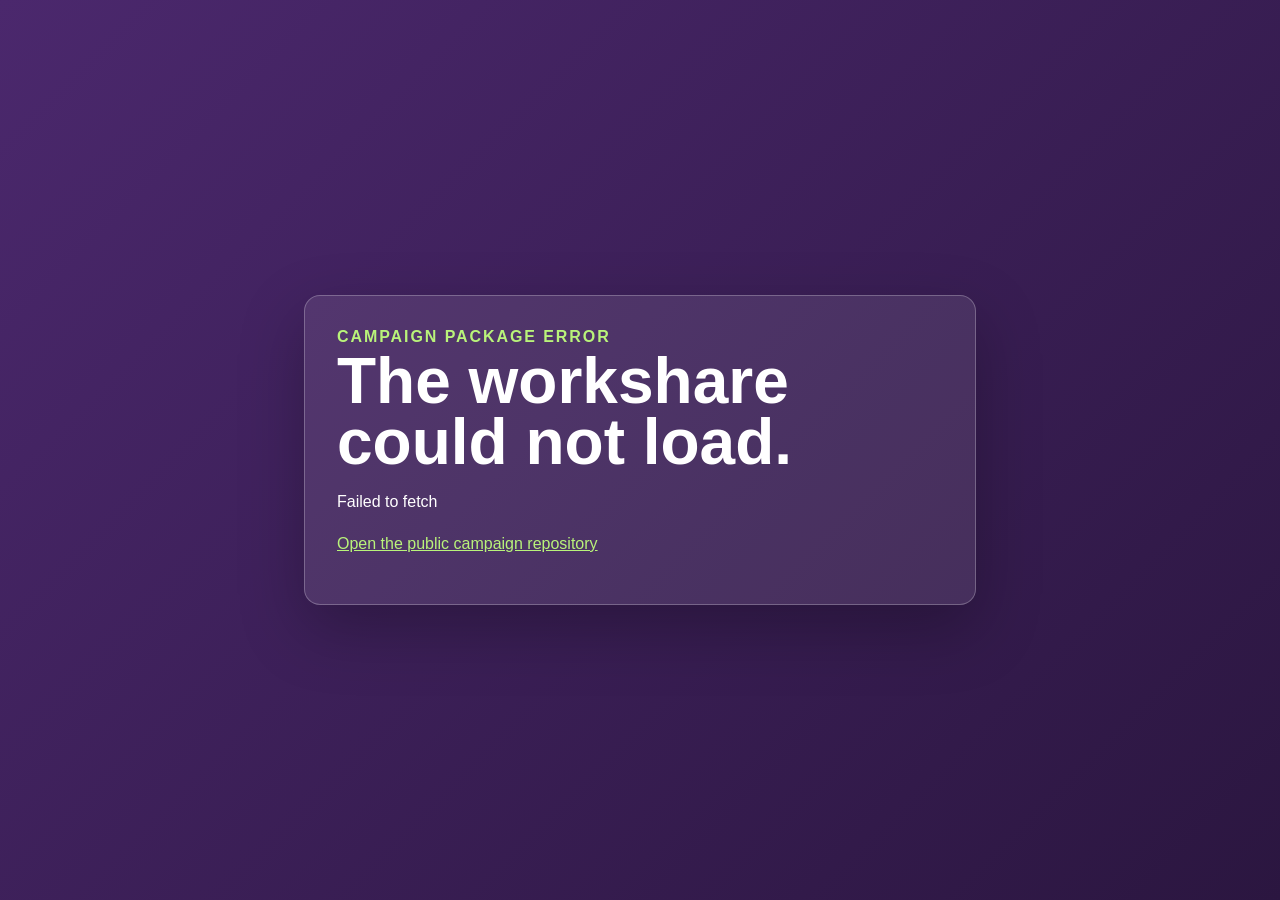
==== index.html @ 33b04dfd "Publish TELUS Digital candidate vision loader" ====
<!doctype html>
<html lang="en">
<head>
  <meta charset="utf-8">
  <meta name="viewport" content="width=device-width,initial-scale=1">
  <meta name="description" content="Russell Dudek's candidate vision for TELUS Digital Managing Director, CX AI Delivery.">
  <title>TELUS Digital CX AI Delivery | Russell Dudek</title>
  <style>
    :root{font-family:Arial,Helvetica,sans-serif;color:#2c2c2c;background:#f7f7f8}*{box-sizing:border-box}
    body{margin:0}.bundle-loading{min-height:100vh;display:grid;place-items:center;padding:2rem;background:linear-gradient(135deg,#4b286d,#2b1640);color:white}.bundle-card{max-width:42rem;padding:2rem;border:1px solid rgba(255,255,255,.25);border-radius:1rem;background:rgba(255,255,255,.09);box-shadow:0 1.5rem 4rem rgba(0,0,0,.25)}.bundle-card h1{margin:.35rem 0 1rem;font-size:clamp(2rem,6vw,4rem);line-height:.95}.bundle-card p{line-height:1.6}.bundle-kicker{color:#b9f37a;font-weight:700;letter-spacing:.12em;text-transform:uppercase}.bundle-error a{color:#b9f37a}
  </style>
</head>
<body>
  <main class="bundle-loading" aria-live="polite">
    <section class="bundle-card">
      <div class="bundle-kicker">TELUS Digital · Candidate campaign</div>
      <h1>Loading the CX AI workshare.</h1>
      <p>Reassembling the validated candidate-facing campaign package.</p>
    </section>
  </main>
<script>
(() => {
  const chunkCount = 6;
  const rawBase = 'https://raw.githubusercontent.com/russelldudek/telus/main/.campaign/';
  const decoder = new TextDecoder();
  let files = {};

  const bytesToBase64 = bytes => {
    let binary = '';
    const step = 0x8000;
    for (let i = 0; i < bytes.length; i += step) binary += String.fromCharCode(...bytes.subarray(i, i + step));
    return btoa(binary);
  };

  async function loadBundle() {
    const parts = await Promise.all(Array.from({length: chunkCount}, (_, i) =>
      fetch(`${rawBase}chunk-${String(i).padStart(2,'0')}`, {cache:'no-store'}).then(r => {
        if (!r.ok) throw new Error(`Campaign package part ${i + 1} was unavailable.`);
        return r.text();
      })
    ));
    const binary = atob(parts.join('').replace(/\s+/g,''));
    const compressed = Uint8Array.from(binary, c => c.charCodeAt(0));
    if (!('DecompressionStream' in window)) throw new Error('This browser cannot open the compressed campaign package. Please use a current browser.');
    const stream = new Blob([compressed]).stream().pipeThrough(new DecompressionStream('gzip'));
    const tar = new Uint8Array(await new Response(stream).arrayBuffer());
    files = parseTar(tar);
    const logo = files['assets/brand/telus-digital-logo.svg'];
    if (logo) files.__logoData = `data:image/svg+xml;base64,${bytesToBase64(new TextEncoder().encode(logo))}`;
  }

  function parseTar(bytes) {
    const result = {};
    for (let offset = 0; offset + 512 <= bytes.length;) {
      const header = bytes.subarray(offset, offset + 512);
      if (header.every(byte => byte === 0)) break;
      let name = decoder.decode(header.subarray(0,100)).replace(/\0.*$/,'').replace(/^\.\//,'');
      const prefix = decoder.decode(header.subarray(345,500)).replace(/\0.*$/,'');
      if (prefix) name = `${prefix}/${name}`;
      const sizeText = decoder.decode(header.subarray(124,136)).replace(/\0.*$/,'').trim();
      const size = parseInt(sizeText || '0', 8);
      const type = String.fromCharCode(header[156] || 48);
      offset += 512;
      if ((type === '0' || type === '\0') && name) result[name] = decoder.decode(bytes.subarray(offset, offset + size));
      offset += Math.ceil(size / 512) * 512;
    }
    return result;
  }

  function routeFromHash() {
    const params = new URLSearchParams(location.hash.replace(/^#/,''));
    const requested = params.get('file') || 'index.html';
    return files[requested] ? requested : 'index.html';
  }

  function rewriteLinks(root) {
    root.querySelectorAll('img[src="assets/brand/telus-digital-logo.svg"]').forEach(img => img.src = files.__logoData || img.src);
    root.querySelectorAll('a[href]').forEach(link => {
      const href = link.getAttribute('href');
      if (!href) return;
      if (/^docs\/.*\.pdf$/i.test(href)) {
        link.setAttribute('href','#');
        link.textContent = 'Print / Save PDF';
        link.addEventListener('click', event => { event.preventDefault(); window.print(); });
      } else if (/^[^:#?]+\.html(?:#.*)?$/i.test(href)) {
        const [page, anchor] = href.split('#');
        link.setAttribute('href', `#file=${encodeURIComponent(page)}${anchor ? `&anchor=${encodeURIComponent(anchor)}` : ''}`);
      }
    });
  }

  function render() {
    const file = routeFromHash();
    const source = files[file];
    const parsed = new DOMParser().parseFromString(source, 'text/html');
    document.title = parsed.title || 'TELUS Digital CX AI Delivery | Russell Dudek';
    document.body.className = parsed.body.className;
    document.body.innerHTML = parsed.body.innerHTML;
    let style = document.getElementById('campaign-styles');
    if (!style) {
      style = document.createElement('style');
      style.id = 'campaign-styles';
      style.textContent = `${files['brand-tokens.css'] || ''}\n${files['styles.css'] || ''}`;
      document.head.appendChild(style);
    }
    rewriteLinks(document);
    try { (0,eval)(files['app.js'] || ''); } catch (error) { console.error(error); }
    const params = new URLSearchParams(location.hash.replace(/^#/,''));
    const anchor = params.get('anchor');
    if (anchor) requestAnimationFrame(() => document.getElementById(anchor)?.scrollIntoView());
    else scrollTo(0,0);
  }

  loadBundle().then(() => {
    render();
    addEventListener('hashchange', render);
  }).catch(error => {
    document.body.innerHTML = `<main class="bundle-loading"><section class="bundle-card bundle-error"><div class="bundle-kicker">Campaign package error</div><h1>The workshare could not load.</h1><p>${error.message}</p><p><a href="https://github.com/russelldudek/telus">Open the public campaign repository</a></p></section></main>`;
  });
})();
</script>
</body>
</html>
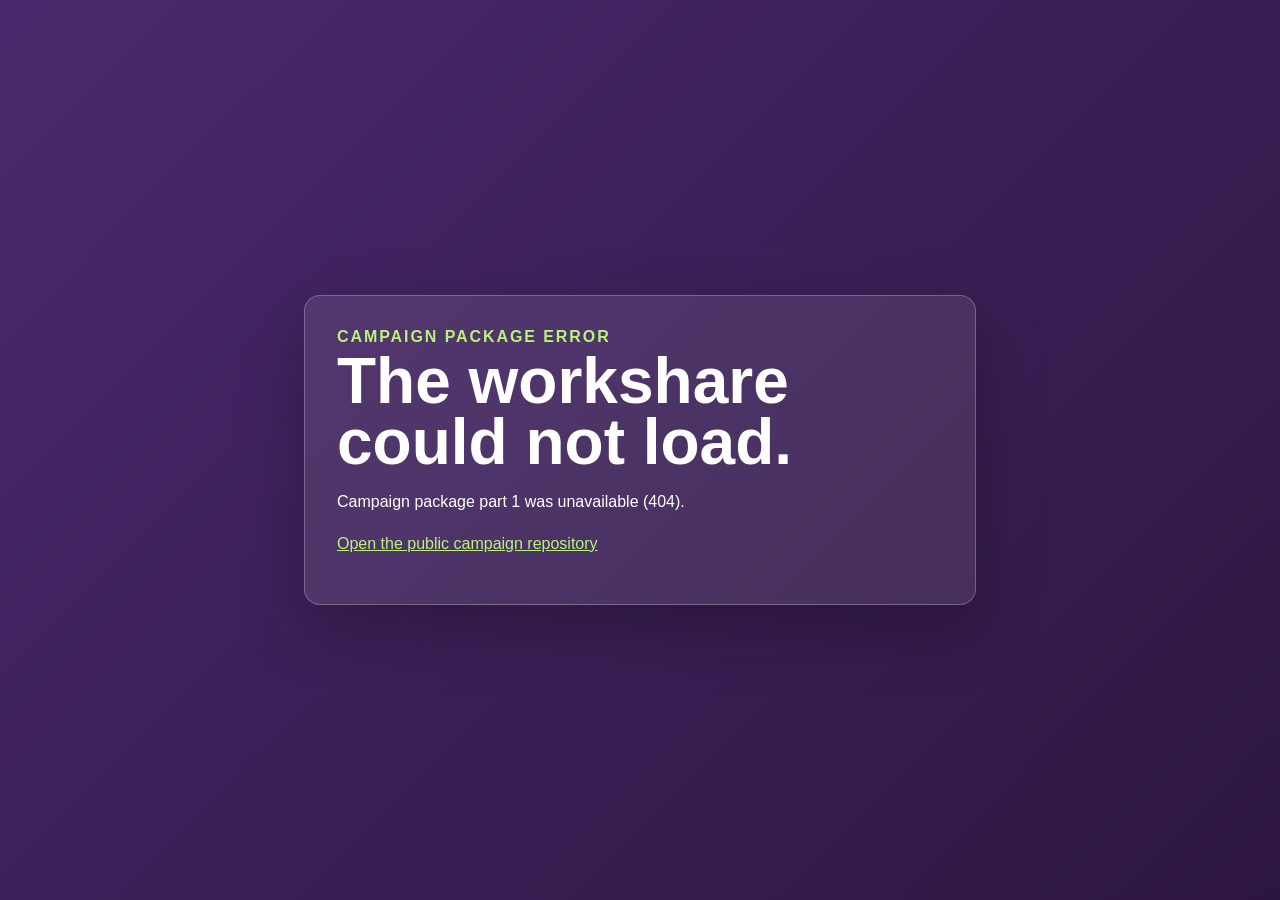
==== commit fff5db14: "Load campaign from deployed same-origin package" ====
--- a/index.html
+++ b/index.html
@@ -21,7 +21,7 @@
 <script>
 (() => {
   const chunkCount = 6;
-  const rawBase = 'https://raw.githubusercontent.com/russelldudek/telus/main/.campaign/';
+  const packageBase = new URL('campaign/', document.baseURI);
   const decoder = new TextDecoder();
   let files = {};
 
@@ -33,12 +33,13 @@
   };
 
   async function loadBundle() {
-    const parts = await Promise.all(Array.from({length: chunkCount}, (_, i) =>
-      fetch(`${rawBase}chunk-${String(i).padStart(2,'0')}`, {cache:'no-store'}).then(r => {
-        if (!r.ok) throw new Error(`Campaign package part ${i + 1} was unavailable.`);
+    const parts = await Promise.all(Array.from({length: chunkCount}, (_, i) => {
+      const partUrl = new URL(`chunk-${String(i).padStart(2,'0')}`, packageBase);
+      return fetch(partUrl, {cache:'no-store', credentials:'same-origin'}).then(r => {
+        if (!r.ok) throw new Error(`Campaign package part ${i + 1} was unavailable (${r.status}).`);
         return r.text();
-      })
-    ));
+      });
+    }));
     const binary = atob(parts.join('').replace(/\s+/g,''));
     const compressed = Uint8Array.from(binary, c => c.charCodeAt(0));
     if (!('DecompressionStream' in window)) throw new Error('This browser cannot open the compressed campaign package. Please use a current browser.');
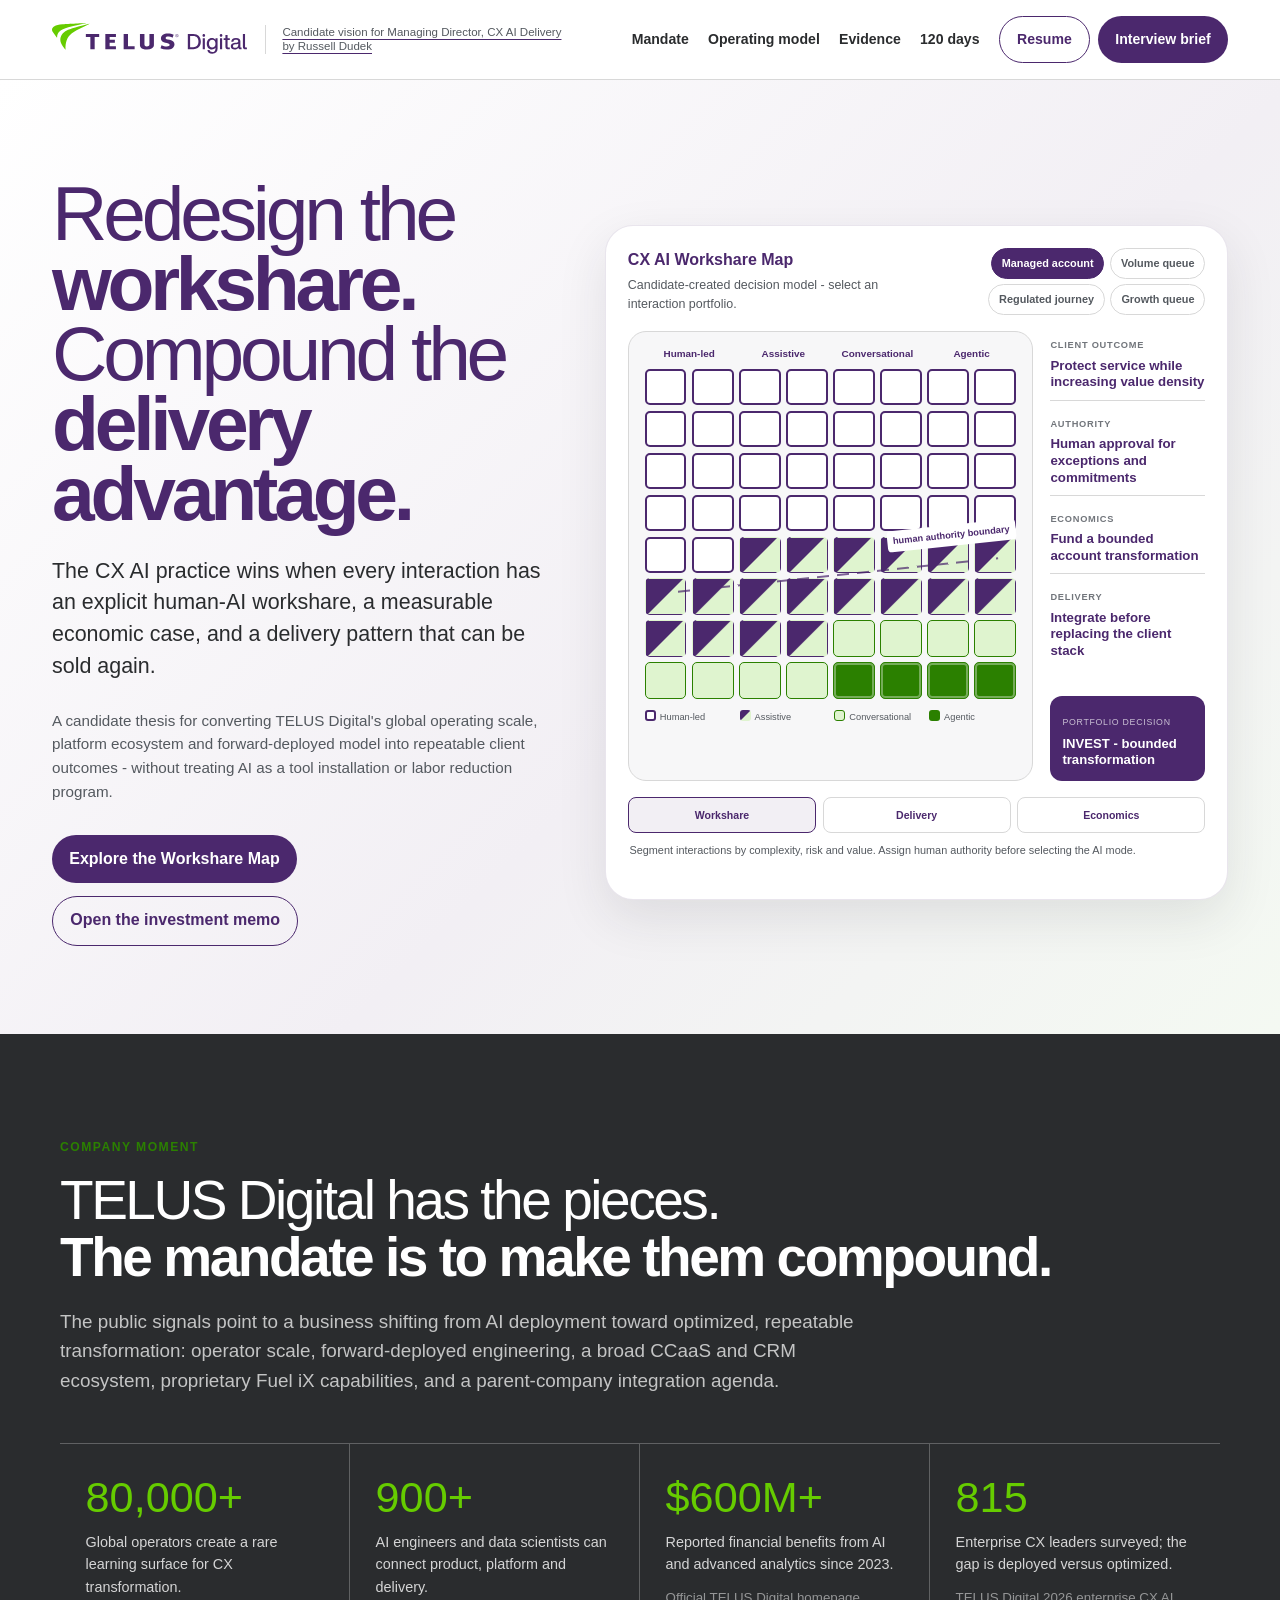
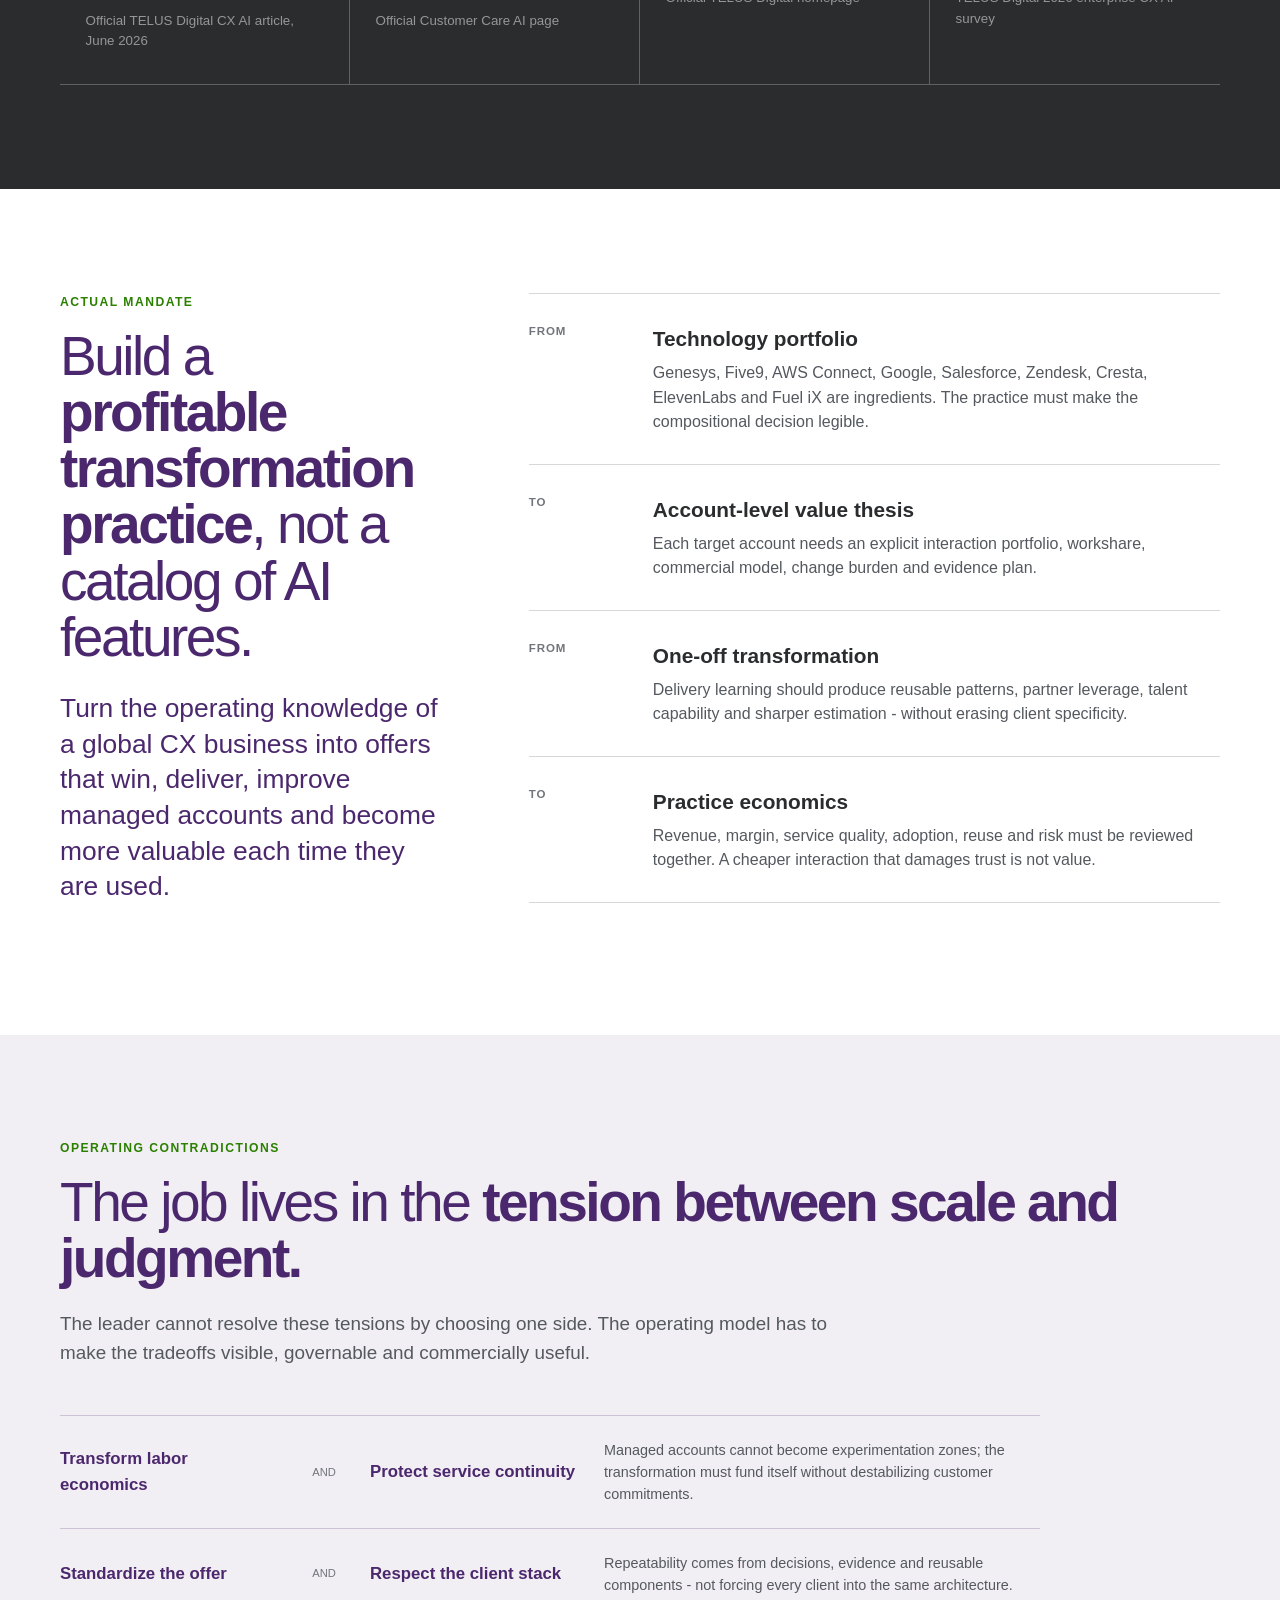
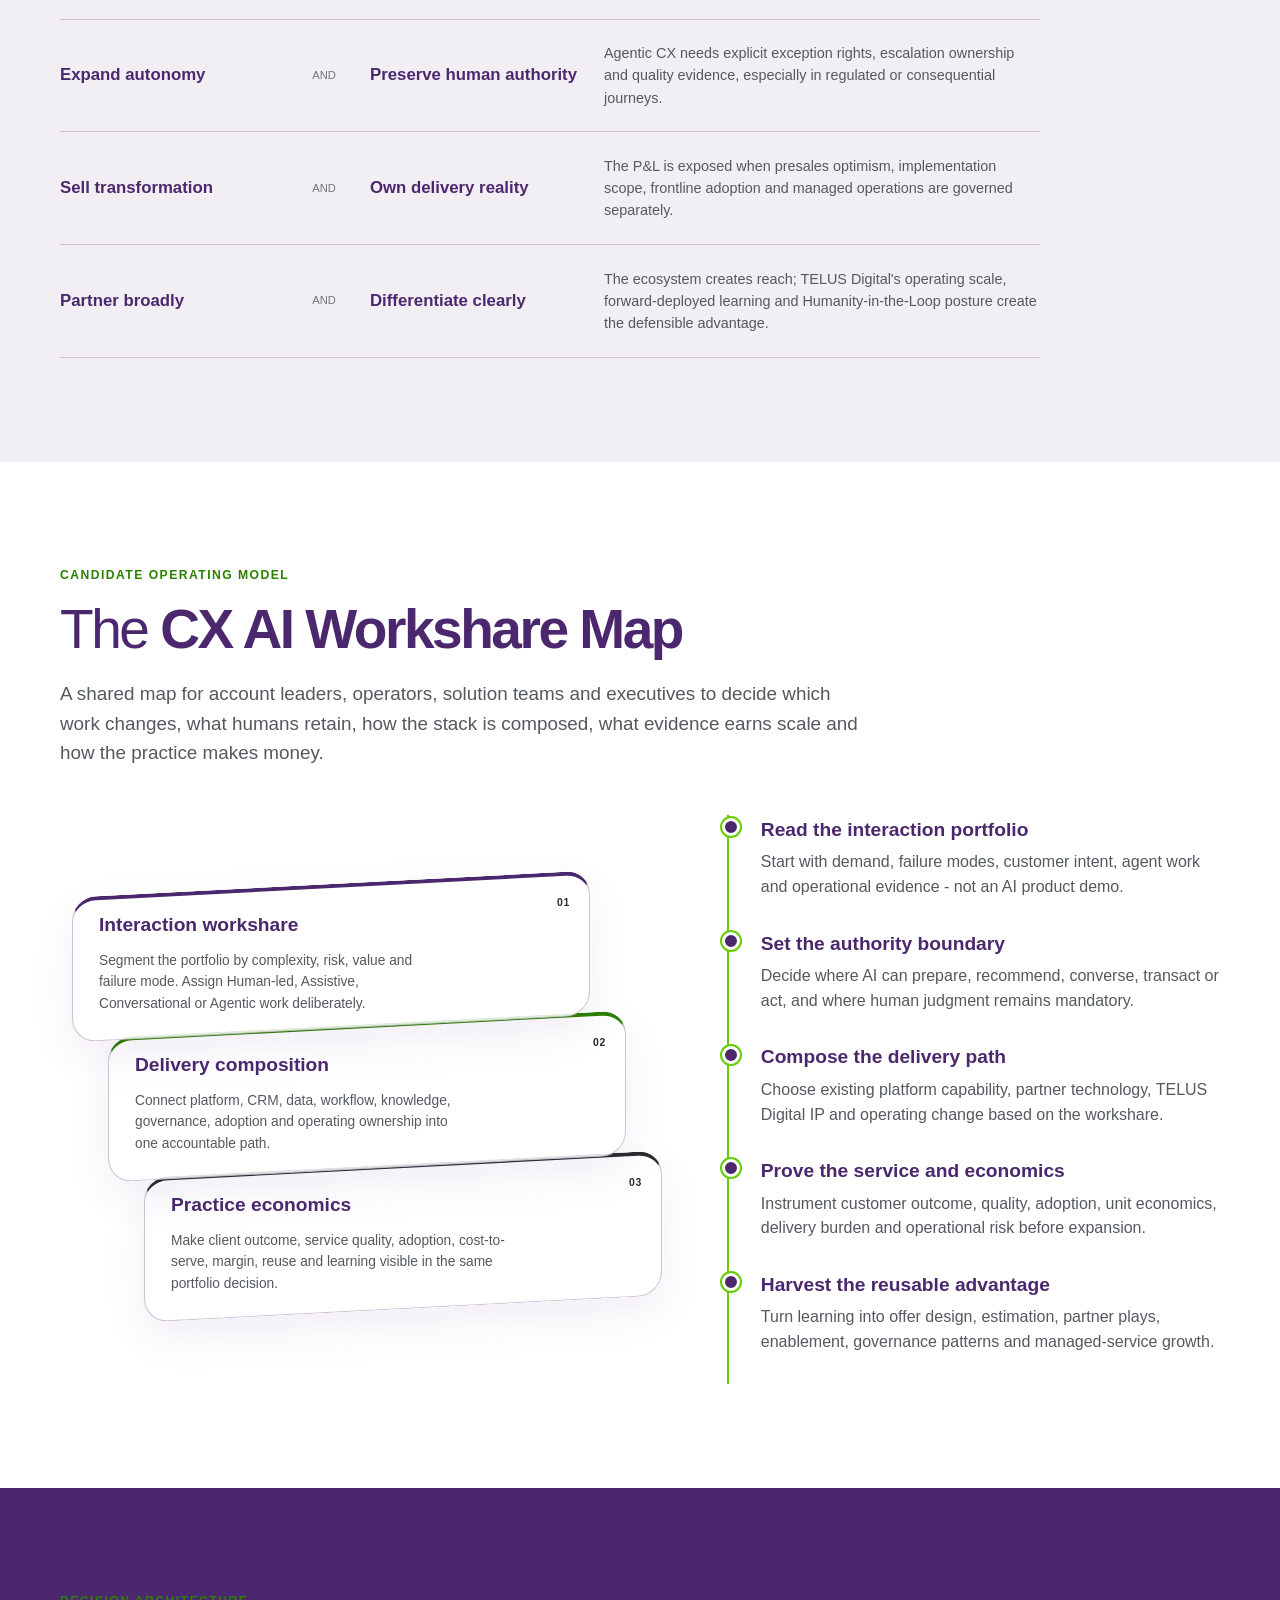
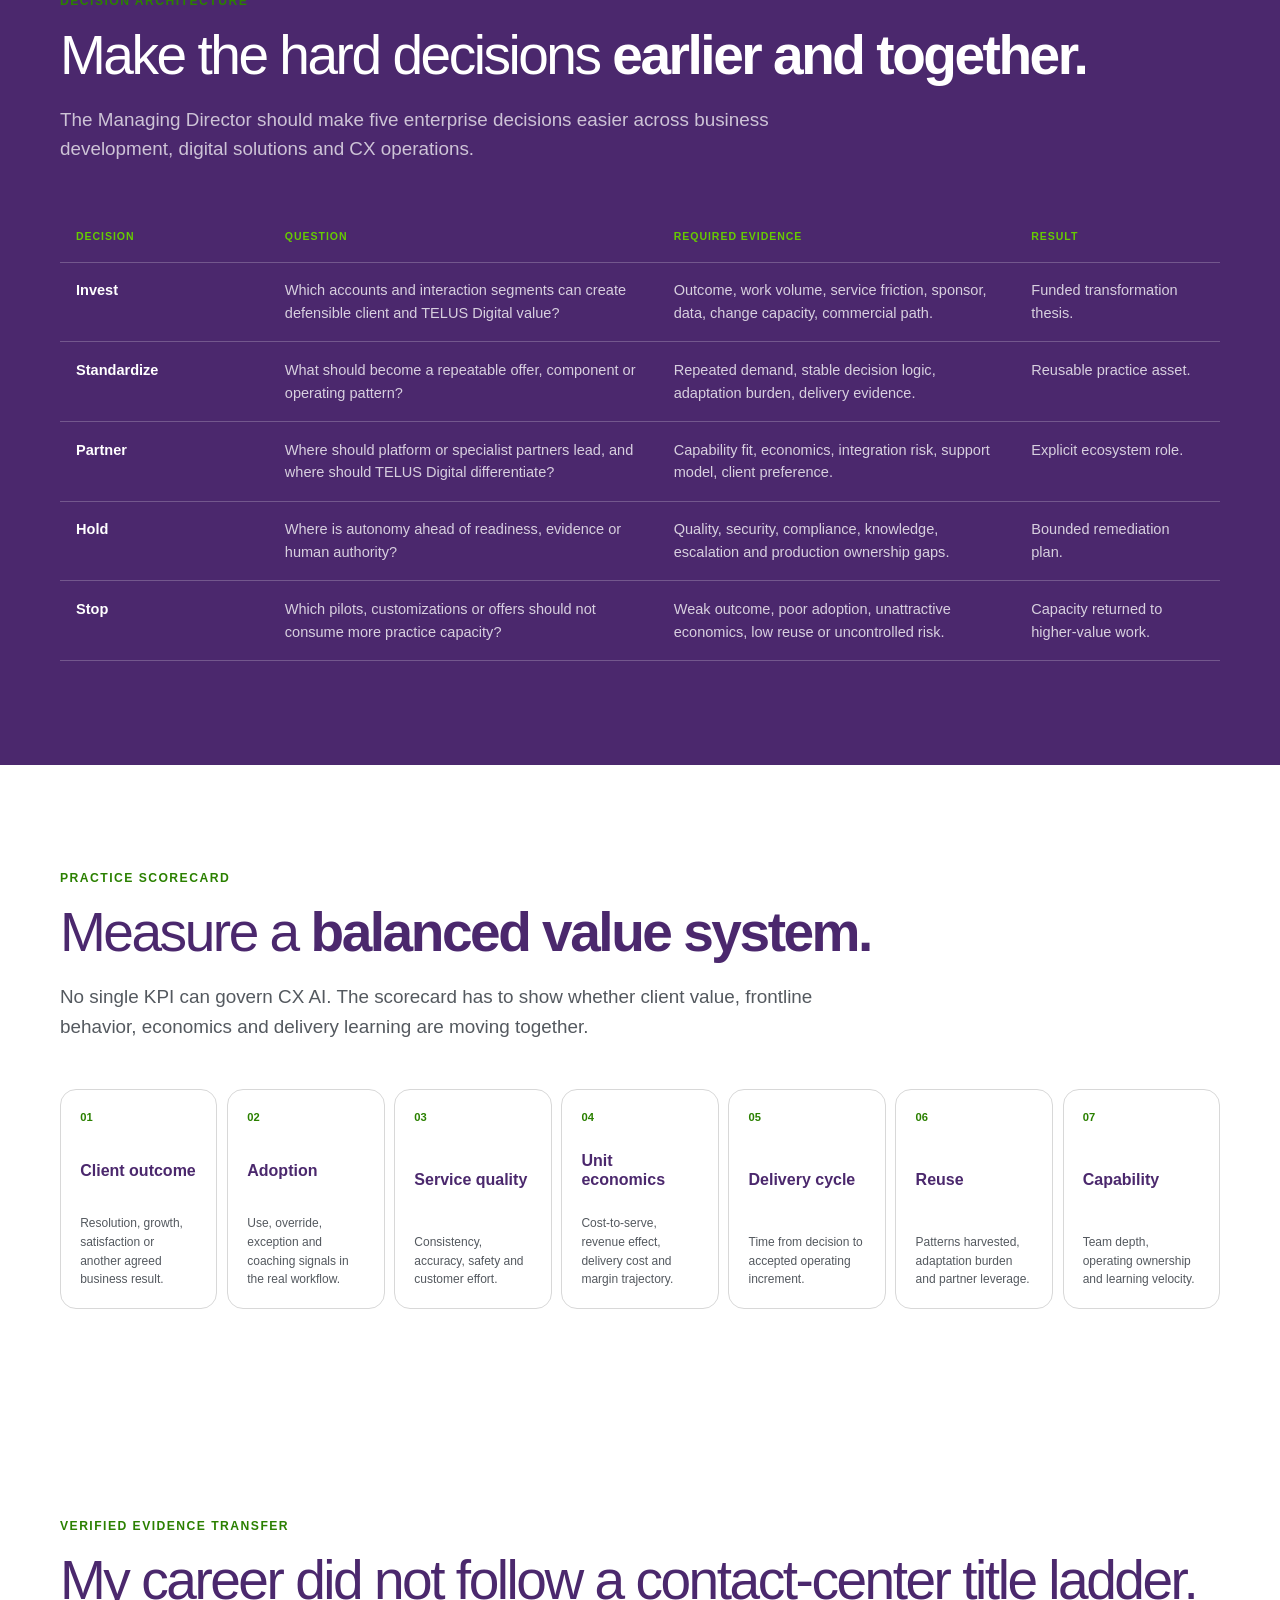
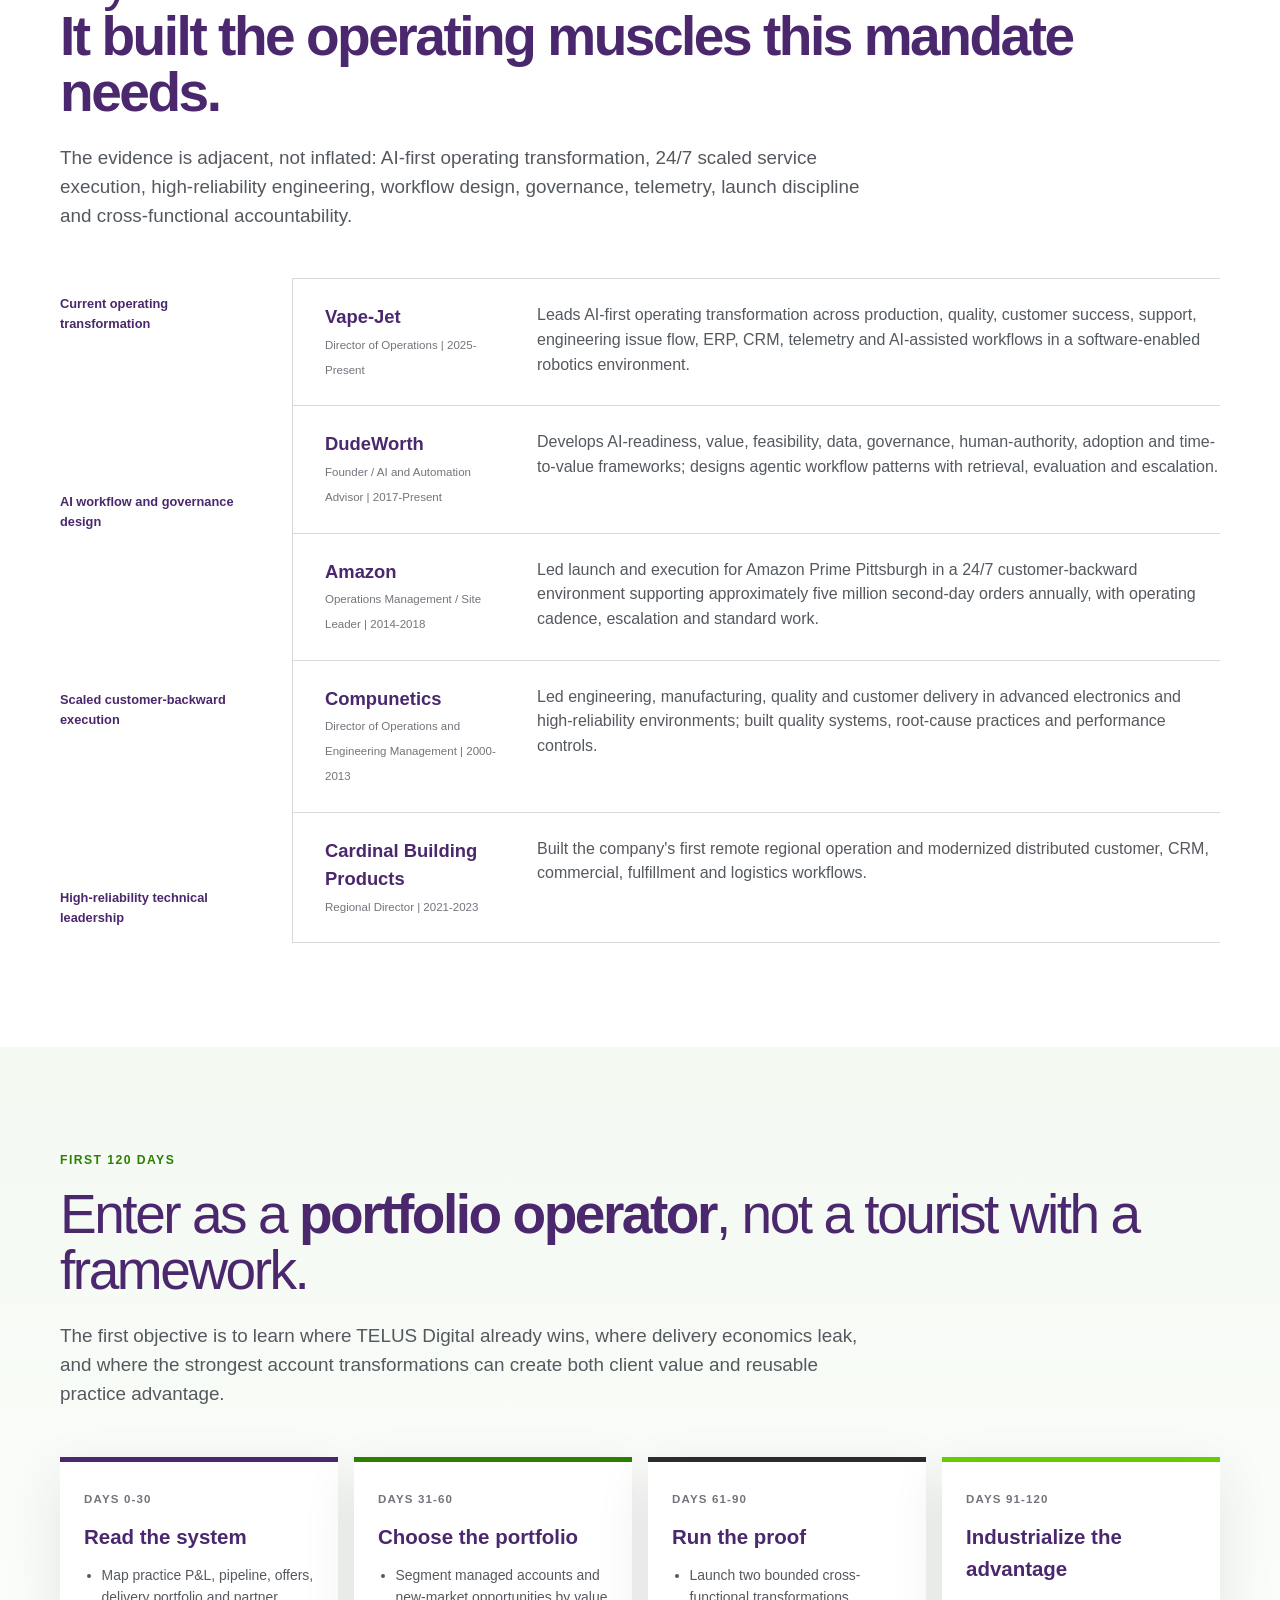
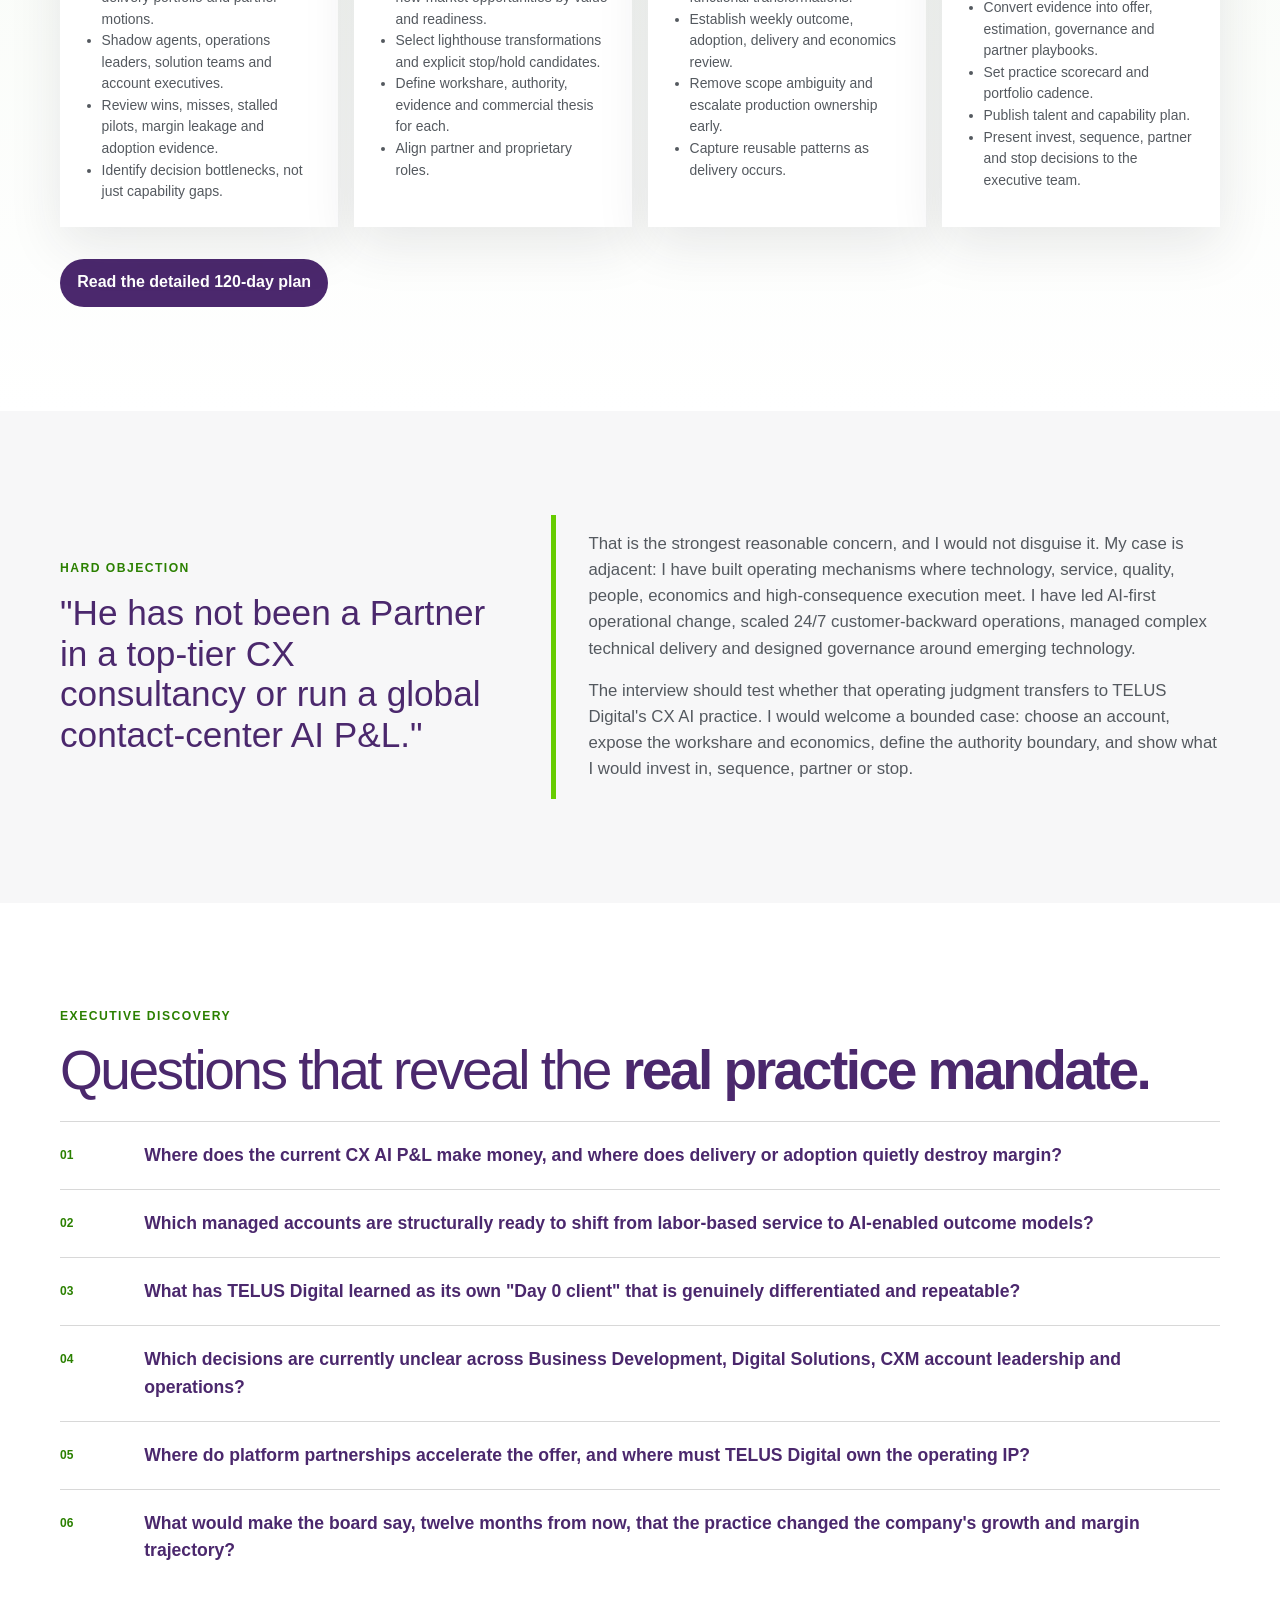
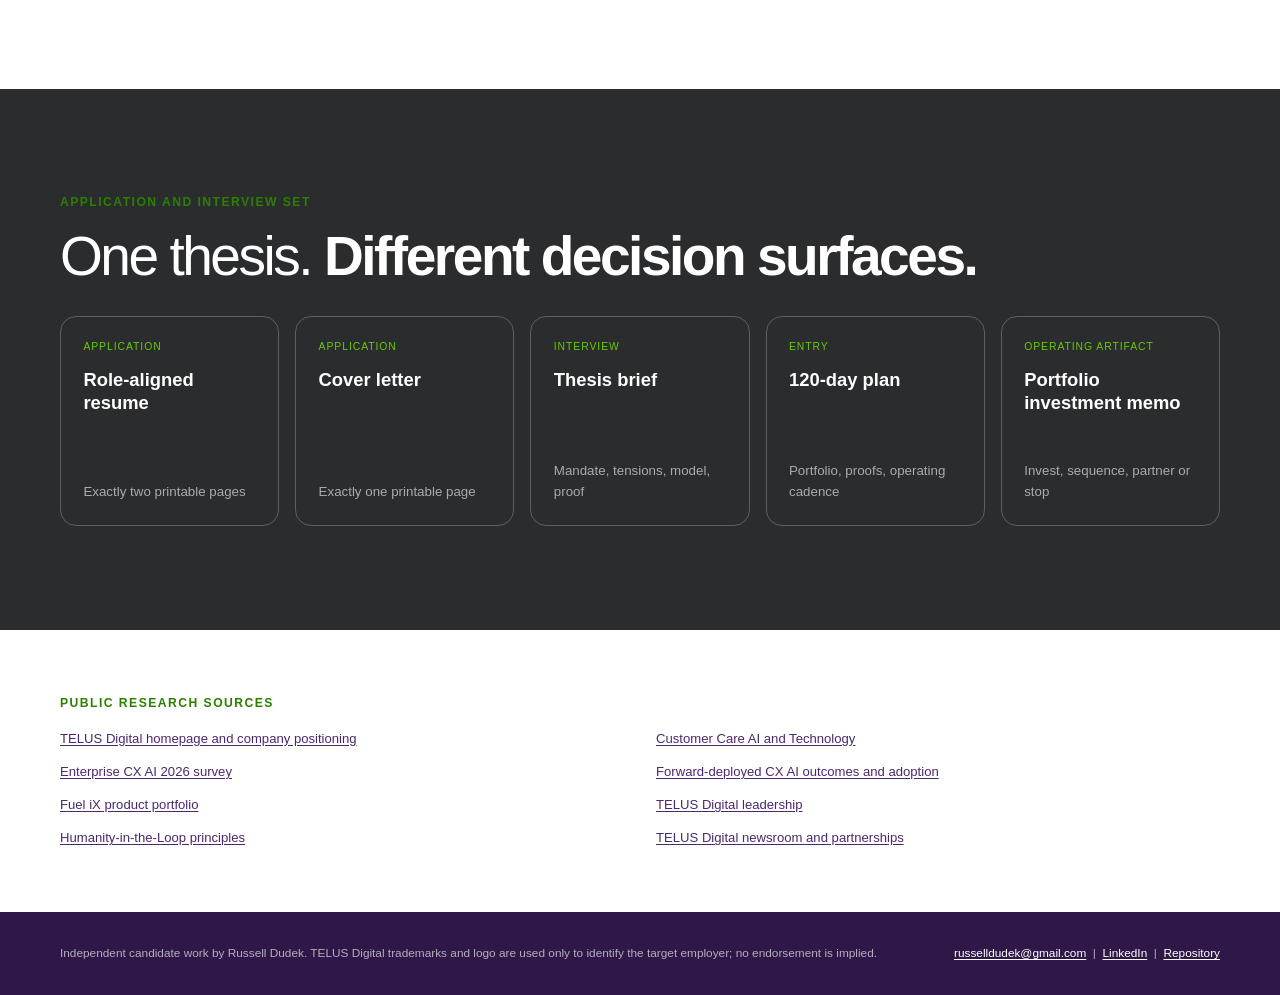
==== commit 21dd1783: "Publish static TELUS Digital candidate campaign" ====
--- a/index.html
+++ b/index.html
@@ -1,124 +1,17 @@
-<!doctype html>
-<html lang="en">
-<head>
-  <meta charset="utf-8">
-  <meta name="viewport" content="width=device-width,initial-scale=1">
-  <meta name="description" content="Russell Dudek's candidate vision for TELUS Digital Managing Director, CX AI Delivery.">
-  <title>TELUS Digital CX AI Delivery | Russell Dudek</title>
-  <style>
-    :root{font-family:Arial,Helvetica,sans-serif;color:#2c2c2c;background:#f7f7f8}*{box-sizing:border-box}
-    body{margin:0}.bundle-loading{min-height:100vh;display:grid;place-items:center;padding:2rem;background:linear-gradient(135deg,#4b286d,#2b1640);color:white}.bundle-card{max-width:42rem;padding:2rem;border:1px solid rgba(255,255,255,.25);border-radius:1rem;background:rgba(255,255,255,.09);box-shadow:0 1.5rem 4rem rgba(0,0,0,.25)}.bundle-card h1{margin:.35rem 0 1rem;font-size:clamp(2rem,6vw,4rem);line-height:.95}.bundle-card p{line-height:1.6}.bundle-kicker{color:#b9f37a;font-weight:700;letter-spacing:.12em;text-transform:uppercase}.bundle-error a{color:#b9f37a}
-  </style>
-</head>
-<body>
-  <main class="bundle-loading" aria-live="polite">
-    <section class="bundle-card">
-      <div class="bundle-kicker">TELUS Digital · Candidate campaign</div>
-      <h1>Loading the CX AI workshare.</h1>
-      <p>Reassembling the validated candidate-facing campaign package.</p>
-    </section>
-  </main>
-<script>
-(() => {
-  const chunkCount = 6;
-  const packageBase = new URL('campaign/', document.baseURI);
-  const decoder = new TextDecoder();
-  let files = {};
-
-  const bytesToBase64 = bytes => {
-    let binary = '';
-    const step = 0x8000;
-    for (let i = 0; i < bytes.length; i += step) binary += String.fromCharCode(...bytes.subarray(i, i + step));
-    return btoa(binary);
-  };
-
-  async function loadBundle() {
-    const parts = await Promise.all(Array.from({length: chunkCount}, (_, i) => {
-      const partUrl = new URL(`chunk-${String(i).padStart(2,'0')}`, packageBase);
-      return fetch(partUrl, {cache:'no-store', credentials:'same-origin'}).then(r => {
-        if (!r.ok) throw new Error(`Campaign package part ${i + 1} was unavailable (${r.status}).`);
-        return r.text();
-      });
-    }));
-    const binary = atob(parts.join('').replace(/\s+/g,''));
-    const compressed = Uint8Array.from(binary, c => c.charCodeAt(0));
-    if (!('DecompressionStream' in window)) throw new Error('This browser cannot open the compressed campaign package. Please use a current browser.');
-    const stream = new Blob([compressed]).stream().pipeThrough(new DecompressionStream('gzip'));
-    const tar = new Uint8Array(await new Response(stream).arrayBuffer());
-    files = parseTar(tar);
-    const logo = files['assets/brand/telus-digital-logo.svg'];
-    if (logo) files.__logoData = `data:image/svg+xml;base64,${bytesToBase64(new TextEncoder().encode(logo))}`;
-  }
-
-  function parseTar(bytes) {
-    const result = {};
-    for (let offset = 0; offset + 512 <= bytes.length;) {
-      const header = bytes.subarray(offset, offset + 512);
-      if (header.every(byte => byte === 0)) break;
-      let name = decoder.decode(header.subarray(0,100)).replace(/\0.*$/,'').replace(/^\.\//,'');
-      const prefix = decoder.decode(header.subarray(345,500)).replace(/\0.*$/,'');
-      if (prefix) name = `${prefix}/${name}`;
-      const sizeText = decoder.decode(header.subarray(124,136)).replace(/\0.*$/,'').trim();
-      const size = parseInt(sizeText || '0', 8);
-      const type = String.fromCharCode(header[156] || 48);
-      offset += 512;
-      if ((type === '0' || type === '\0') && name) result[name] = decoder.decode(bytes.subarray(offset, offset + size));
-      offset += Math.ceil(size / 512) * 512;
-    }
-    return result;
-  }
-
-  function routeFromHash() {
-    const params = new URLSearchParams(location.hash.replace(/^#/,''));
-    const requested = params.get('file') || 'index.html';
-    return files[requested] ? requested : 'index.html';
-  }
-
-  function rewriteLinks(root) {
-    root.querySelectorAll('img[src="assets/brand/telus-digital-logo.svg"]').forEach(img => img.src = files.__logoData || img.src);
-    root.querySelectorAll('a[href]').forEach(link => {
-      const href = link.getAttribute('href');
-      if (!href) return;
-      if (/^docs\/.*\.pdf$/i.test(href)) {
-        link.setAttribute('href','#');
-        link.textContent = 'Print / Save PDF';
-        link.addEventListener('click', event => { event.preventDefault(); window.print(); });
-      } else if (/^[^:#?]+\.html(?:#.*)?$/i.test(href)) {
-        const [page, anchor] = href.split('#');
-        link.setAttribute('href', `#file=${encodeURIComponent(page)}${anchor ? `&anchor=${encodeURIComponent(anchor)}` : ''}`);
-      }
-    });
-  }
-
-  function render() {
-    const file = routeFromHash();
-    const source = files[file];
-    const parsed = new DOMParser().parseFromString(source, 'text/html');
-    document.title = parsed.title || 'TELUS Digital CX AI Delivery | Russell Dudek';
-    document.body.className = parsed.body.className;
-    document.body.innerHTML = parsed.body.innerHTML;
-    let style = document.getElementById('campaign-styles');
-    if (!style) {
-      style = document.createElement('style');
-      style.id = 'campaign-styles';
-      style.textContent = `${files['brand-tokens.css'] || ''}\n${files['styles.css'] || ''}`;
-      document.head.appendChild(style);
-    }
-    rewriteLinks(document);
-    try { (0,eval)(files['app.js'] || ''); } catch (error) { console.error(error); }
-    const params = new URLSearchParams(location.hash.replace(/^#/,''));
-    const anchor = params.get('anchor');
-    if (anchor) requestAnimationFrame(() => document.getElementById(anchor)?.scrollIntoView());
-    else scrollTo(0,0);
-  }
-
-  loadBundle().then(() => {
-    render();
-    addEventListener('hashchange', render);
-  }).catch(error => {
-    document.body.innerHTML = `<main class="bundle-loading"><section class="bundle-card bundle-error"><div class="bundle-kicker">Campaign package error</div><h1>The workshare could not load.</h1><p>${error.message}</p><p><a href="https://github.com/russelldudek/telus">Open the public campaign repository</a></p></section></main>`;
-  });
-})();
-</script>
-</body>
-</html>
+<!doctype html><html lang="en"><head><meta charset="utf-8"><meta name="viewport" content="width=device-width,initial-scale=1"><title>Russell Dudek | TELUS Digital CX AI Delivery Candidate Vision</title><meta name="description" content="Independent candidate vision for TELUS Digital's Managing Director, CX AI Delivery role: redesign the human-AI workshare, prove the economics, and compound delivery advantage."><link rel="stylesheet" href="styles.css"></head><body><a class="skip-link" href="#main">Skip to content</a>
+<header class="site-header"><div class="nav-wrap"><a class="brand-lockup" href="index.html"><img src="assets/brand/telus-digital-logo.svg" alt="TELUS Digital"><span class="candidate-label">Candidate vision for Managing Director, CX AI Delivery<br>by Russell Dudek</span></a><button class="menu-button" aria-expanded="false" aria-label="Open navigation">Menu</button><nav class="main-nav" aria-label="Primary"><a href="#mandate">Mandate</a><a href="#model">Operating model</a><a href="#evidence">Evidence</a><a href="#entry">120 days</a><span class="nav-docs"><a class="button secondary" href="resume.html">Resume</a><a class="button" href="interview-brief.html">Interview brief</a></span></nav></div></header><main id="main">
+<section class="hero"><div class="hero-inner"><div class="hero-copy"><h1>Redesign the <strong>workshare.</strong><br>Compound the <strong>delivery advantage.</strong></h1><p class="thesis">The CX AI practice wins when every interaction has an explicit human-AI workshare, a measurable economic case, and a delivery pattern that can be sold again.</p><p class="sub">A candidate thesis for converting TELUS Digital's global operating scale, platform ecosystem and forward-deployed model into repeatable client outcomes - without treating AI as a tool installation or labor reduction program.</p><div class="hero-actions"><a class="button" href="#model">Explore the Workshare Map</a><a class="button secondary" href="portfolio-investment-memo.html">Open the investment memo</a></div></div>
+<div class="workshare-shell" aria-label="Interactive CX AI Workshare Map"><div class="workshare-top"><div class="workshare-title"><h2>CX AI Workshare Map</h2><p>Candidate-created decision model - select an interaction portfolio.</p></div><div class="scenario-tabs" role="tablist" aria-label="Portfolio scenarios"><button data-scenario="managed" aria-selected="true">Managed account</button><button data-scenario="volume" aria-selected="false">Volume queue</button><button data-scenario="regulated" aria-selected="false">Regulated journey</button><button data-scenario="growth" aria-selected="false">Growth queue</button></div></div><div class="map-layout"><div class="map-board"><div class="map-axis"><span>Human-led</span><span>Assistive</span><span>Conversational</span><span>Agentic</span></div><div class="interaction-grid" aria-live="polite"></div><div class="authority-line"></div><div class="authority-label">human authority boundary</div><div class="legend"><span class="h"><i></i>Human-led</span><span class="a"><i></i>Assistive</span><span class="c"><i></i>Conversational</span><span class="g"><i></i>Agentic</span></div></div><div class="map-readout"><div class="readout-item" id="readout-outcome"><span>Client outcome</span><strong></strong></div><div class="readout-item" id="readout-authority"><span>Authority</span><strong></strong></div><div class="readout-item" id="readout-economics"><span>Economics</span><strong></strong></div><div class="readout-item" id="readout-delivery"><span>Delivery</span><strong></strong></div><div class="decision-box"><span>Portfolio decision</span><strong id="decision-text"></strong></div></div></div><div class="lens-tabs" aria-label="Decision lenses"><button class="active" data-lens="workshare">Workshare</button><button data-lens="delivery">Delivery</button><button data-lens="economics">Economics</button></div><p class="lens-copy">Segment interactions by complexity, risk and value. Assign human authority before selecting the AI mode.</p></div></div></section>
+<section class="section moment" id="moment"><div class="section-inner"><div class="section-label">Company moment</div><h2>TELUS Digital has the pieces.<br><strong>The mandate is to make them compound.</strong></h2><p class="section-intro">The public signals point to a business shifting from AI deployment toward optimized, repeatable transformation: operator scale, forward-deployed engineering, a broad CCaaS and CRM ecosystem, proprietary Fuel iX capabilities, and a parent-company integration agenda.</p><div class="signal-rail"><div class="signal"><div class="number">80,000+</div><p>Global operators create a rare learning surface for CX transformation.</p><small>Official TELUS Digital CX AI article, June 2026</small></div><div class="signal"><div class="number">900+</div><p>AI engineers and data scientists can connect product, platform and delivery.</p><small>Official Customer Care AI page</small></div><div class="signal"><div class="number">$600M+</div><p>Reported financial benefits from AI and advanced analytics since 2023.</p><small>Official TELUS Digital homepage</small></div><div class="signal"><div class="number">815</div><p>Enterprise CX leaders surveyed; the gap is deployed versus optimized.</p><small>TELUS Digital 2026 enterprise CX AI survey</small></div></div></div></section>
+<section class="section" id="mandate"><div class="section-inner mandate-shift"><div class="mandate-left"><div class="section-label">Actual mandate</div><h2>Build a <strong>profitable transformation practice</strong>, not a catalog of AI features.</h2><p class="mandate-statement">Turn the operating knowledge of a global CX business into offers that win, deliver, improve managed accounts and become more valuable each time they are used.</p></div><div class="mandate-list"><div class="mandate-row"><div class="from">From</div><div><h3>Technology portfolio</h3><p>Genesys, Five9, AWS Connect, Google, Salesforce, Zendesk, Cresta, ElevenLabs and Fuel iX are ingredients. The practice must make the compositional decision legible.</p></div></div><div class="mandate-row"><div class="from">To</div><div><h3>Account-level value thesis</h3><p>Each target account needs an explicit interaction portfolio, workshare, commercial model, change burden and evidence plan.</p></div></div><div class="mandate-row"><div class="from">From</div><div><h3>One-off transformation</h3><p>Delivery learning should produce reusable patterns, partner leverage, talent capability and sharper estimation - without erasing client specificity.</p></div></div><div class="mandate-row"><div class="from">To</div><div><h3>Practice economics</h3><p>Revenue, margin, service quality, adoption, reuse and risk must be reviewed together. A cheaper interaction that damages trust is not value.</p></div></div></div></div></section>
+<section class="section tensions"><div class="section-inner"><div class="section-label">Operating contradictions</div><h2>The job lives in the <strong>tension between scale and judgment.</strong></h2><p class="section-intro">The leader cannot resolve these tensions by choosing one side. The operating model has to make the tradeoffs visible, governable and commercially useful.</p><div class="tension-stack"><div class="tension"><div class="pole">Transform labor economics</div><div class="vs">AND</div><div class="pole">Protect service continuity</div><p>Managed accounts cannot become experimentation zones; the transformation must fund itself without destabilizing customer commitments.</p></div><div class="tension"><div class="pole">Standardize the offer</div><div class="vs">AND</div><div class="pole">Respect the client stack</div><p>Repeatability comes from decisions, evidence and reusable components - not forcing every client into the same architecture.</p></div><div class="tension"><div class="pole">Expand autonomy</div><div class="vs">AND</div><div class="pole">Preserve human authority</div><p>Agentic CX needs explicit exception rights, escalation ownership and quality evidence, especially in regulated or consequential journeys.</p></div><div class="tension"><div class="pole">Sell transformation</div><div class="vs">AND</div><div class="pole">Own delivery reality</div><p>The P&L is exposed when presales optimism, implementation scope, frontline adoption and managed operations are governed separately.</p></div><div class="tension"><div class="pole">Partner broadly</div><div class="vs">AND</div><div class="pole">Differentiate clearly</div><p>The ecosystem creates reach; TELUS Digital's operating scale, forward-deployed learning and Humanity-in-the-Loop posture create the defensible advantage.</p></div></div></div></section>
+<section class="section operating-model" id="model"><div class="section-inner"><div class="section-label">Candidate operating model</div><h2>The <strong>CX AI Workshare Map</strong></h2><p class="section-intro">A shared map for account leaders, operators, solution teams and executives to decide which work changes, what humans retain, how the stack is composed, what evidence earns scale and how the practice makes money.</p><div class="lens-stage"><div class="lens-visual" aria-label="Three decision lenses"><div class="lens-plane one"><div class="lens-badge">01</div><h3>Interaction workshare</h3><p>Segment the portfolio by complexity, risk, value and failure mode. Assign Human-led, Assistive, Conversational or Agentic work deliberately.</p></div><div class="lens-plane two"><div class="lens-badge">02</div><h3>Delivery composition</h3><p>Connect platform, CRM, data, workflow, knowledge, governance, adoption and operating ownership into one accountable path.</p></div><div class="lens-plane three"><div class="lens-badge">03</div><h3>Practice economics</h3><p>Make client outcome, service quality, adoption, cost-to-serve, margin, reuse and learning visible in the same portfolio decision.</p></div></div><div class="model-steps"><div class="model-step"><h3>Read the interaction portfolio</h3><p>Start with demand, failure modes, customer intent, agent work and operational evidence - not an AI product demo.</p></div><div class="model-step"><h3>Set the authority boundary</h3><p>Decide where AI can prepare, recommend, converse, transact or act, and where human judgment remains mandatory.</p></div><div class="model-step"><h3>Compose the delivery path</h3><p>Choose existing platform capability, partner technology, TELUS Digital IP and operating change based on the workshare.</p></div><div class="model-step"><h3>Prove the service and economics</h3><p>Instrument customer outcome, quality, adoption, unit economics, delivery burden and operational risk before expansion.</p></div><div class="model-step"><h3>Harvest the reusable advantage</h3><p>Turn learning into offer design, estimation, partner plays, enablement, governance patterns and managed-service growth.</p></div></div></div></div></section>
+<section class="section decision-section"><div class="section-inner"><div class="section-label">Decision architecture</div><h2>Make the hard decisions <strong>earlier and together.</strong></h2><p class="section-intro">The Managing Director should make five enterprise decisions easier across business development, digital solutions and CX operations.</p><table class="decision-table"><thead><tr><th>Decision</th><th>Question</th><th>Required evidence</th><th>Result</th></tr></thead><tbody><tr><td>Invest</td><td>Which accounts and interaction segments can create defensible client and TELUS Digital value?</td><td>Outcome, work volume, service friction, sponsor, data, change capacity, commercial path.</td><td>Funded transformation thesis.</td></tr><tr><td>Standardize</td><td>What should become a repeatable offer, component or operating pattern?</td><td>Repeated demand, stable decision logic, adaptation burden, delivery evidence.</td><td>Reusable practice asset.</td></tr><tr><td>Partner</td><td>Where should platform or specialist partners lead, and where should TELUS Digital differentiate?</td><td>Capability fit, economics, integration risk, support model, client preference.</td><td>Explicit ecosystem role.</td></tr><tr><td>Hold</td><td>Where is autonomy ahead of readiness, evidence or human authority?</td><td>Quality, security, compliance, knowledge, escalation and production ownership gaps.</td><td>Bounded remediation plan.</td></tr><tr><td>Stop</td><td>Which pilots, customizations or offers should not consume more practice capacity?</td><td>Weak outcome, poor adoption, unattractive economics, low reuse or uncontrolled risk.</td><td>Capacity returned to higher-value work.</td></tr></tbody></table></div></section>
+<section class="section"><div class="section-inner"><div class="section-label">Practice scorecard</div><h2>Measure a <strong>balanced value system.</strong></h2><p class="section-intro">No single KPI can govern CX AI. The scorecard has to show whether client value, frontline behavior, economics and delivery learning are moving together.</p><div class="scorecard-track"><div class="score-item"><span class="index">01</span><h3>Client outcome</h3><p>Resolution, growth, satisfaction or another agreed business result.</p></div><div class="score-item"><span class="index">02</span><h3>Adoption</h3><p>Use, override, exception and coaching signals in the real workflow.</p></div><div class="score-item"><span class="index">03</span><h3>Service quality</h3><p>Consistency, accuracy, safety and customer effort.</p></div><div class="score-item"><span class="index">04</span><h3>Unit economics</h3><p>Cost-to-serve, revenue effect, delivery cost and margin trajectory.</p></div><div class="score-item"><span class="index">05</span><h3>Delivery cycle</h3><p>Time from decision to accepted operating increment.</p></div><div class="score-item"><span class="index">06</span><h3>Reuse</h3><p>Patterns harvested, adaptation burden and partner leverage.</p></div><div class="score-item"><span class="index">07</span><h3>Capability</h3><p>Team depth, operating ownership and learning velocity.</p></div></div></div></section>
+<section class="section" id="evidence"><div class="section-inner"><div class="section-label">Verified evidence transfer</div><h2>My career did not follow a contact-center title ladder.<br><strong>It built the operating muscles this mandate needs.</strong></h2><p class="section-intro">The evidence is adjacent, not inflated: AI-first operating transformation, 24/7 scaled service execution, high-reliability engineering, workflow design, governance, telemetry, launch discipline and cross-functional accountability.</p><div class="proof-map"><div class="proof-axis"><span>Current operating transformation</span><span>AI workflow and governance design</span><span>Scaled customer-backward execution</span><span>High-reliability technical leadership</span></div><div class="proof-roles"><div class="proof-role"><div><h3>Vape-Jet</h3><span class="dates">Director of Operations | 2025-Present</span></div><p>Leads AI-first operating transformation across production, quality, customer success, support, engineering issue flow, ERP, CRM, telemetry and AI-assisted workflows in a software-enabled robotics environment.</p></div><div class="proof-role"><div><h3>DudeWorth</h3><span class="dates">Founder / AI and Automation Advisor | 2017-Present</span></div><p>Develops AI-readiness, value, feasibility, data, governance, human-authority, adoption and time-to-value frameworks; designs agentic workflow patterns with retrieval, evaluation and escalation.</p></div><div class="proof-role"><div><h3>Amazon</h3><span class="dates">Operations Management / Site Leader | 2014-2018</span></div><p>Led launch and execution for Amazon Prime Pittsburgh in a 24/7 customer-backward environment supporting approximately five million second-day orders annually, with operating cadence, escalation and standard work.</p></div><div class="proof-role"><div><h3>Compunetics</h3><span class="dates">Director of Operations and Engineering Management | 2000-2013</span></div><p>Led engineering, manufacturing, quality and customer delivery in advanced electronics and high-reliability environments; built quality systems, root-cause practices and performance controls.</p></div><div class="proof-role"><div><h3>Cardinal Building Products</h3><span class="dates">Regional Director | 2021-2023</span></div><p>Built the company's first remote regional operation and modernized distributed customer, CRM, commercial, fulfillment and logistics workflows.</p></div></div></div></div></section>
+<section class="section plan" id="entry"><div class="section-inner"><div class="section-label">First 120 days</div><h2>Enter as a <strong>portfolio operator</strong>, not a tourist with a framework.</h2><p class="section-intro">The first objective is to learn where TELUS Digital already wins, where delivery economics leak, and where the strongest account transformations can create both client value and reusable practice advantage.</p><div class="plan-phases"><div class="phase"><span class="days">Days 0-30</span><h3>Read the system</h3><ul><li>Map practice P&L, pipeline, offers, delivery portfolio and partner motions.</li><li>Shadow agents, operations leaders, solution teams and account executives.</li><li>Review wins, misses, stalled pilots, margin leakage and adoption evidence.</li><li>Identify decision bottlenecks, not just capability gaps.</li></ul></div><div class="phase"><span class="days">Days 31-60</span><h3>Choose the portfolio</h3><ul><li>Segment managed accounts and new-market opportunities by value and readiness.</li><li>Select lighthouse transformations and explicit stop/hold candidates.</li><li>Define workshare, authority, evidence and commercial thesis for each.</li><li>Align partner and proprietary roles.</li></ul></div><div class="phase"><span class="days">Days 61-90</span><h3>Run the proof</h3><ul><li>Launch two bounded cross-functional transformations.</li><li>Establish weekly outcome, adoption, delivery and economics review.</li><li>Remove scope ambiguity and escalate production ownership early.</li><li>Capture reusable patterns as delivery occurs.</li></ul></div><div class="phase"><span class="days">Days 91-120</span><h3>Industrialize the advantage</h3><ul><li>Convert evidence into offer, estimation, governance and partner playbooks.</li><li>Set practice scorecard and portfolio cadence.</li><li>Publish talent and capability plan.</li><li>Present invest, sequence, partner and stop decisions to the executive team.</li></ul></div></div><div class="hero-actions"><a class="button" href="120-day-plan.html">Read the detailed 120-day plan</a></div></div></section>
+<section class="section objection"><div class="section-inner objection-grid"><div><div class="section-label">Hard objection</div><div class="objection-question">"He has not been a Partner in a top-tier CX consultancy or run a global contact-center AI P&amp;L."</div></div><div class="objection-answer"><p>That is the strongest reasonable concern, and I would not disguise it. My case is adjacent: I have built operating mechanisms where technology, service, quality, people, economics and high-consequence execution meet. I have led AI-first operational change, scaled 24/7 customer-backward operations, managed complex technical delivery and designed governance around emerging technology.</p><p>The interview should test whether that operating judgment transfers to TELUS Digital's CX AI practice. I would welcome a bounded case: choose an account, expose the workshare and economics, define the authority boundary, and show what I would invest in, sequence, partner or stop.</p></div></div></section>
+<section class="section"><div class="section-inner"><div class="section-label">Executive discovery</div><h2>Questions that reveal the <strong>real practice mandate.</strong></h2><div class="questions"><div class="question"><h3>Where does the current CX AI P&amp;L make money, and where does delivery or adoption quietly destroy margin?</h3></div><div class="question"><h3>Which managed accounts are structurally ready to shift from labor-based service to AI-enabled outcome models?</h3></div><div class="question"><h3>What has TELUS Digital learned as its own "Day 0 client" that is genuinely differentiated and repeatable?</h3></div><div class="question"><h3>Which decisions are currently unclear across Business Development, Digital Solutions, CXM account leadership and operations?</h3></div><div class="question"><h3>Where do platform partnerships accelerate the offer, and where must TELUS Digital own the operating IP?</h3></div><div class="question"><h3>What would make the board say, twelve months from now, that the practice changed the company's growth and margin trajectory?</h3></div></div></div></section>
+<section class="section documents"><div class="section-inner"><div class="section-label">Application and interview set</div><h2>One thesis. <strong>Different decision surfaces.</strong></h2><div class="doc-list"><a class="doc-link" href="resume.html"><span>Application</span><strong>Role-aligned resume</strong><small>Exactly two printable pages</small></a><a class="doc-link" href="cover-letter.html"><span>Application</span><strong>Cover letter</strong><small>Exactly one printable page</small></a><a class="doc-link" href="interview-brief.html"><span>Interview</span><strong>Thesis brief</strong><small>Mandate, tensions, model, proof</small></a><a class="doc-link" href="120-day-plan.html"><span>Entry</span><strong>120-day plan</strong><small>Portfolio, proofs, operating cadence</small></a><a class="doc-link" href="portfolio-investment-memo.html"><span>Operating artifact</span><strong>Portfolio investment memo</strong><small>Invest, sequence, partner or stop</small></a></div></div></section>
+<section class="sources" id="sources"><div class="section-inner"><div class="section-label">Public research sources</div><div class="source-list"><a href="https://www.telusdigital.com/">TELUS Digital homepage and company positioning</a><a href="https://www.telusdigital.com/solutions/customer-experience/customer-care-ai-and-technology">Customer Care AI and Technology</a><a href="https://www.telusdigital.com/insights/customer-experience/article/enterprise-cx-ai-2026">Enterprise CX AI 2026 survey</a><a href="https://www.telusdigital.com/insights/customer-experience/article/20-percent-more-cross-sells">Forward-deployed CX AI outcomes and adoption</a><a href="https://www.telusdigital.com/solutions/ai-data-solutions/fuel-ix">Fuel iX product portfolio</a><a href="https://www.telusdigital.com/about/leadership">TELUS Digital leadership</a><a href="https://www.telusdigital.com/about/humanity-in-the-loop">Humanity-in-the-Loop principles</a><a href="https://www.telusdigital.com/about/newsroom">TELUS Digital newsroom and partnerships</a></div></div></section>
+</main><footer class="site-footer"><div class="footer-inner"><div>Independent candidate work by Russell Dudek. TELUS Digital trademarks and logo are used only to identify the target employer; no endorsement is implied.</div><div><a href="mailto:russelldudek@gmail.com">russelldudek@gmail.com</a> &nbsp;|&nbsp; <a href="https://www.linkedin.com/in/russelldudek">LinkedIn</a> &nbsp;|&nbsp; <a href="https://github.com/russelldudek/telus">Repository</a></div></div></footer><script src="app.js"></script></body></html>
--- a/styles.css
+++ b/styles.css
@@ -0,0 +1,67 @@
+@import url('./brand-tokens.css');
+*{box-sizing:border-box}html{scroll-behavior:smooth}body{margin:0;font-family:"Helvetica Neue",Helvetica,Arial,"Liberation Sans",sans-serif;color:var(--brand-shark);background:var(--brand-white);line-height:1.55}a{color:var(--brand-purple);text-underline-offset:.18em}a:hover{color:var(--brand-green-accessible)}img{max-width:100%}button{font:inherit}.skip-link{position:absolute;left:-999px;top:0;background:#fff;color:#000;padding:.7rem 1rem;z-index:1000}.skip-link:focus{left:1rem;top:1rem}.site-header{position:sticky;top:0;z-index:20;background:rgba(255,255,255,.94);backdrop-filter:blur(16px);border-bottom:1px solid var(--brand-gainsboro)}.nav-wrap{max-width:1240px;margin:auto;padding:1rem 2rem;display:flex;align-items:center;gap:2rem}.brand-lockup{display:flex;align-items:center;gap:1.15rem;min-width:290px}.brand-lockup img{width:195px;height:auto}.candidate-label{font-size:.72rem;line-height:1.25;color:var(--brand-shuttle);border-left:1px solid var(--brand-gainsboro);padding-left:1rem}.main-nav{margin-left:auto;display:flex;gap:1.2rem;align-items:center}.main-nav a{text-decoration:none;font-size:.88rem;font-weight:600;color:var(--brand-shark)}.main-nav a:hover,.main-nav a:focus{color:var(--brand-purple)}.nav-docs{display:inline-flex;gap:.5rem}.button,.main-nav .button{display:inline-flex;align-items:center;justify-content:center;gap:.45rem;background:var(--brand-purple);color:#fff;text-decoration:none;border:0;border-radius:999px;padding:.72rem 1.08rem;font-weight:700;box-shadow:none;cursor:pointer}.button:hover,.button:focus{background:var(--campaign-purple-deep);color:#fff}.button.secondary{background:transparent;color:var(--brand-purple);border:1px solid var(--brand-purple)}.button.secondary:hover{background:var(--brand-lilac)}.button.green{background:var(--brand-green-accessible)}.button.green:hover{background:#226800}.menu-button{display:none;background:none;border:1px solid var(--brand-gainsboro);border-radius:8px;padding:.5rem .7rem;color:var(--brand-purple);font-weight:700}.hero{background:linear-gradient(135deg,var(--brand-white) 0%,var(--brand-lilac) 58%,var(--brand-panache) 100%);overflow:hidden}.hero-inner{max-width:1240px;margin:auto;padding:6.2rem 2rem 5.5rem;display:grid;grid-template-columns:minmax(0,.88fr) minmax(560px,1.12fr);gap:4rem;align-items:center}.hero-copy h1{font-size:clamp(3.4rem,6vw,6.7rem);line-height:.91;letter-spacing:-.055em;color:var(--brand-purple);font-weight:300;margin:0 0 1.7rem}.hero-copy h1 strong{font-weight:700}.hero-copy .thesis{font-size:1.34rem;line-height:1.48;max-width:650px;margin:0 0 1.65rem;color:var(--brand-shark)}.hero-copy .sub{font-size:.95rem;color:var(--brand-shuttle);max-width:620px}.hero-actions{display:flex;gap:.8rem;flex-wrap:wrap;margin-top:2rem}.workshare-shell{background:var(--brand-white);border-radius:var(--radius-lg);box-shadow:var(--shadow-soft);border:1px solid rgba(75,40,109,.12);padding:1.35rem;position:relative}.workshare-top{display:flex;justify-content:space-between;align-items:flex-start;gap:1rem;margin-bottom:1rem}.workshare-title h2{font-size:1rem;margin:0;color:var(--brand-purple)}.workshare-title p{font-size:.78rem;color:var(--brand-shuttle);margin:.2rem 0 0}.scenario-tabs{display:flex;gap:.35rem;flex-wrap:wrap;justify-content:flex-end}.scenario-tabs button{border:1px solid var(--brand-gainsboro);background:#fff;border-radius:999px;padding:.38rem .62rem;font-size:.68rem;font-weight:700;color:var(--brand-shuttle);cursor:pointer}.scenario-tabs button[aria-selected="true"]{background:var(--brand-purple);color:#fff;border-color:var(--brand-purple)}.scenario-tabs button:focus-visible,.lens-tabs button:focus-visible{outline:3px solid rgba(102,204,0,.55);outline-offset:2px}.map-layout{display:grid;grid-template-columns:1fr 155px;gap:1.1rem}.map-board{position:relative;background:var(--brand-athens);border-radius:18px;padding:1rem;border:1px solid var(--brand-gainsboro);min-height:450px}.map-axis{display:grid;grid-template-columns:repeat(4,1fr);gap:.35rem;font-size:.62rem;line-height:1.2;font-weight:700;color:var(--brand-purple);margin-bottom:.55rem}.map-axis span{text-align:center}.interaction-grid{display:grid;grid-template-columns:repeat(8,1fr);grid-template-rows:repeat(8,1fr);gap:.34rem;height:330px}.cell{border-radius:5px;transform:scale(.88) rotate(-1deg);opacity:.2;transition:transform .65s cubic-bezier(.2,.8,.2,1),opacity .45s,background .55s,border-color .55s;transition-delay:calc(var(--i)*9ms);border:1px solid rgba(75,40,109,.28);background:#fff}.cell.ready{transform:scale(1);opacity:1}.cell.human{background:#fff;border:2px solid var(--brand-purple)}.cell.assist{background:linear-gradient(135deg,var(--brand-purple) 0 49%,var(--campaign-mint) 51% 100%);border-color:transparent}.cell.conversation{background:var(--campaign-mint);border-color:var(--brand-green-accessible)}.cell.agentic{background:var(--brand-green-accessible);border-color:var(--brand-green-accessible);box-shadow:inset 0 0 0 2px rgba(255,255,255,.35)}.authority-line{position:absolute;left:12%;right:8%;top:54%;height:2px;background:repeating-linear-gradient(90deg,var(--brand-purple) 0 12px,transparent 12px 20px);transform:rotate(-6deg);transform-origin:center;opacity:.72}.authority-label{position:absolute;right:1rem;top:43%;font-size:.58rem;font-weight:700;color:var(--brand-purple);background:#fff;padding:.2rem .35rem;border-radius:4px;transform:rotate(-6deg)}.legend{display:grid;grid-template-columns:repeat(4,1fr);gap:.5rem;margin-top:.7rem;font-size:.58rem;color:var(--brand-shuttle)}.legend i{width:11px;height:11px;display:inline-block;border-radius:3px;margin-right:.25rem;vertical-align:-1px}.legend .h i{border:2px solid var(--brand-purple);background:#fff}.legend .a i{background:linear-gradient(135deg,var(--brand-purple) 0 49%,var(--campaign-mint) 51%)}.legend .c i{background:var(--campaign-mint);border:1px solid var(--brand-green-accessible)}.legend .g i{background:var(--brand-green-accessible)}.map-readout{display:flex;flex-direction:column;gap:.55rem}.readout-item{border-top:1px solid var(--brand-gainsboro);padding-top:.55rem}.readout-item:first-child{border-top:0;padding-top:0}.readout-item span{font-size:.58rem;letter-spacing:.08em;text-transform:uppercase;color:var(--brand-raven);font-weight:700}.readout-item strong{display:block;color:var(--brand-purple);font-size:.83rem;line-height:1.25;margin-top:.12rem}.decision-box{margin-top:auto;background:var(--brand-purple);color:#fff;border-radius:12px;padding:.75rem}.decision-box span{font-size:.55rem;text-transform:uppercase;letter-spacing:.08em;color:rgba(255,255,255,.7)}.decision-box strong{display:block;font-size:.82rem;line-height:1.28;margin-top:.15rem}.lens-tabs{display:flex;gap:.4rem;margin-top:1rem}.lens-tabs button{flex:1;border:1px solid var(--brand-gainsboro);background:#fff;border-radius:8px;padding:.55rem .3rem;font-size:.66rem;font-weight:700;color:var(--brand-purple);cursor:pointer}.lens-tabs button.active{background:var(--brand-lilac);border-color:var(--brand-purple)}.lens-copy{font-size:.68rem;color:var(--brand-shuttle);margin:.55rem .1rem 0;min-height:2.2rem}.section{padding:6.5rem 2rem}.section-inner{max-width:1160px;margin:auto}.section-label{font-size:.76rem;letter-spacing:.12em;text-transform:uppercase;color:var(--brand-green-accessible);font-weight:800;margin-bottom:1rem}.section h2{font-size:clamp(2.4rem,4.3vw,4.5rem);line-height:1.02;letter-spacing:-.045em;color:var(--brand-purple);font-weight:300;margin:0 0 1.4rem}.section h2 strong{font-weight:700}.section-intro{font-size:1.18rem;max-width:800px;color:var(--brand-shuttle);margin-bottom:3rem}.moment{background:var(--brand-shark);color:#fff}.moment h2{color:#fff}.moment .section-intro{color:rgba(255,255,255,.72)}.signal-rail{display:grid;grid-template-columns:repeat(4,1fr);gap:0;border-top:1px solid rgba(255,255,255,.25);border-bottom:1px solid rgba(255,255,255,.25)}.signal{padding:2rem 1.6rem;border-right:1px solid rgba(255,255,255,.25)}.signal:last-child{border-right:0}.signal .number{font-size:2.7rem;line-height:1;color:var(--brand-green);font-weight:300}.signal p{font-size:.9rem;color:rgba(255,255,255,.8);margin:.75rem 0 0}.signal small{display:block;color:rgba(255,255,255,.5);margin-top:.8rem}.mandate-shift{display:grid;grid-template-columns:.72fr 1.28fr;gap:5rem;align-items:start}.mandate-left{position:sticky;top:120px}.mandate-statement{font-size:1.65rem;line-height:1.35;color:var(--brand-purple);font-weight:300}.mandate-list{border-top:1px solid var(--brand-gainsboro)}.mandate-row{display:grid;grid-template-columns:100px 1fr;gap:1.5rem;padding:1.8rem 0;border-bottom:1px solid var(--brand-gainsboro)}.mandate-row .from{font-size:.72rem;text-transform:uppercase;letter-spacing:.08em;color:var(--brand-raven);font-weight:700}.mandate-row h3{font-size:1.3rem;margin:0 0 .35rem;color:var(--brand-shark)}.mandate-row p{margin:0;color:var(--brand-shuttle)}.tensions{background:var(--brand-lilac)}.tension-stack{max-width:980px;margin-top:3rem}.tension{display:grid;grid-template-columns:minmax(160px,.6fr) 60px minmax(160px,.6fr) 1.2fr;gap:1rem;align-items:center;padding:1.4rem 0;border-top:1px solid rgba(75,40,109,.22)}.tension:last-child{border-bottom:1px solid rgba(75,40,109,.22)}.tension .pole{font-size:1.05rem;color:var(--brand-purple);font-weight:700}.tension .vs{text-align:center;font-size:.7rem;color:var(--brand-raven)}.tension p{margin:0;color:var(--brand-shuttle);font-size:.9rem}.operating-model{position:relative}.lens-stage{display:grid;grid-template-columns:1.1fr .9fr;gap:4rem;align-items:center;margin-top:3rem}.lens-visual{position:relative;min-height:500px}.lens-plane{position:absolute;left:5%;right:5%;height:145px;border:1px solid rgba(75,40,109,.28);border-radius:24px;background:rgba(255,255,255,.86);box-shadow:0 16px 42px rgba(75,40,109,.08);padding:1.4rem 1.6rem;transform:skewY(-3deg)}.lens-plane>*{transform:skewY(3deg)}.lens-plane h3{margin:0;color:var(--brand-purple);font-size:1.2rem}.lens-plane p{margin:.45rem 0 0;color:var(--brand-shuttle);font-size:.86rem;max-width:72%}.lens-plane.one{top:35px;left:2%;right:12%;z-index:3;border-top:4px solid var(--brand-purple)}.lens-plane.two{top:175px;left:8%;right:6%;z-index:2;border-top:4px solid var(--brand-green-accessible)}.lens-plane.three{top:315px;left:14%;right:0;z-index:1;border-top:4px solid var(--brand-shark)}.lens-badge{position:absolute;right:1.2rem;top:1.2rem;font-size:.65rem;text-transform:uppercase;letter-spacing:.08em;font-weight:800}.model-steps{border-left:2px solid var(--brand-green);padding-left:2rem}.model-step{position:relative;padding:0 0 1.8rem}.model-step:before{content:"";position:absolute;left:-2.43rem;top:.2rem;width:.75rem;height:.75rem;border-radius:50%;background:var(--brand-purple);border:3px solid #fff;box-shadow:0 0 0 2px var(--brand-green)}.model-step h3{margin:0;color:var(--brand-purple);font-size:1.2rem}.model-step p{margin:.35rem 0 0;color:var(--brand-shuttle)}.decision-section{background:var(--brand-purple);color:#fff}.decision-section h2{color:#fff}.decision-section .section-intro{color:rgba(255,255,255,.72)}.decision-table{width:100%;border-collapse:collapse;margin-top:2rem}.decision-table th,.decision-table td{text-align:left;padding:1.05rem 1rem;border-bottom:1px solid rgba(255,255,255,.22);vertical-align:top}.decision-table th{font-size:.66rem;text-transform:uppercase;letter-spacing:.09em;color:var(--brand-green)}.decision-table td:first-child{font-weight:700;color:#fff;width:18%}.decision-table td{color:rgba(255,255,255,.78);font-size:.91rem}.scorecard-track{display:grid;grid-template-columns:repeat(7,1fr);gap:.6rem;margin-top:3rem}.score-item{min-height:220px;border:1px solid var(--brand-gainsboro);border-radius:16px;padding:1.2rem;display:flex;flex-direction:column;justify-content:space-between;background:#fff}.score-item .index{font-size:.7rem;color:var(--brand-green-accessible);font-weight:800}.score-item h3{font-size:1rem;line-height:1.2;color:var(--brand-purple);margin:.8rem 0}.score-item p{font-size:.75rem;color:var(--brand-shuttle);margin:0}.proof-map{display:grid;grid-template-columns:200px 1fr;gap:2rem;margin-top:3rem}.proof-axis{display:flex;flex-direction:column;justify-content:space-between;padding:1rem 0;color:var(--brand-purple);font-weight:700;font-size:.8rem}.proof-roles{display:flex;flex-direction:column;border-left:1px solid var(--brand-gainsboro)}.proof-role{display:grid;grid-template-columns:180px 1fr;gap:2rem;padding:1.5rem 0 1.5rem 2rem;border-bottom:1px solid var(--brand-gainsboro)}.proof-role:first-child{border-top:1px solid var(--brand-gainsboro)}.proof-role h3{margin:0;color:var(--brand-purple);font-size:1.15rem}.proof-role .dates{font-size:.72rem;color:var(--brand-raven)}.proof-role p{margin:0;color:var(--brand-shuttle)}.plan{background:linear-gradient(180deg,var(--brand-panache),#fff)}.plan-phases{display:grid;grid-template-columns:repeat(4,1fr);gap:1rem;margin-top:3rem}.phase{position:relative;padding:1.5rem;border-top:5px solid var(--brand-purple);background:#fff;box-shadow:var(--shadow-soft);min-height:310px}.phase:nth-child(2){border-color:var(--brand-green-accessible)}.phase:nth-child(3){border-color:var(--brand-shark)}.phase:nth-child(4){border-color:var(--brand-green)}.phase .days{font-size:.72rem;text-transform:uppercase;letter-spacing:.1em;color:var(--brand-raven);font-weight:800}.phase h3{font-size:1.28rem;color:var(--brand-purple);margin:.65rem 0}.phase ul{padding-left:1.1rem;margin:.8rem 0 0;color:var(--brand-shuttle);font-size:.87rem}.objection{background:var(--brand-athens)}.objection-grid{display:grid;grid-template-columns:.78fr 1.22fr;gap:4rem;align-items:center}.objection-question{font-size:2.2rem;line-height:1.15;color:var(--brand-purple);font-weight:300}.objection-answer{border-left:5px solid var(--brand-green);padding-left:2rem}.objection-answer p{font-size:1.05rem;color:var(--brand-shuttle)}.questions{counter-reset:q}.question{counter-increment:q;display:grid;grid-template-columns:65px 1fr;gap:1.2rem;padding:1.25rem 0;border-top:1px solid var(--brand-gainsboro)}.question:before{content:counter(q,decimal-leading-zero);font-size:.75rem;color:var(--brand-green-accessible);font-weight:800;padding-top:.25rem}.question h3{margin:0;color:var(--brand-purple);font-size:1.1rem;font-weight:600}.documents{background:var(--brand-shark);color:#fff}.documents h2{color:#fff}.doc-list{display:grid;grid-template-columns:repeat(5,1fr);gap:1rem;margin-top:2rem}.doc-link{display:flex;flex-direction:column;min-height:210px;padding:1.4rem;border:1px solid rgba(255,255,255,.24);border-radius:16px;color:#fff;text-decoration:none}.doc-link:hover{border-color:var(--brand-green);color:#fff;transform:translateY(-3px)}.doc-link span{font-size:.65rem;text-transform:uppercase;letter-spacing:.09em;color:var(--brand-green)}.doc-link strong{font-size:1.15rem;line-height:1.25;margin-top:.8rem}.doc-link small{margin-top:auto;color:rgba(255,255,255,.6)}.sources{padding:4rem 2rem;background:#fff}.source-list{display:grid;grid-template-columns:repeat(2,1fr);gap:.8rem 2rem}.source-list a{font-size:.82rem}.site-footer{background:var(--campaign-purple-deep);color:rgba(255,255,255,.65);padding:2rem}.footer-inner{max-width:1160px;margin:auto;display:flex;justify-content:space-between;gap:2rem;font-size:.74rem}.footer-inner a{color:#fff}.document-body{background:var(--brand-athens)}.document-actions{position:sticky;top:73px;z-index:10;display:flex;justify-content:center;gap:.7rem;padding:.7rem;background:rgba(247,247,248,.94);border-bottom:1px solid var(--brand-gainsboro)}.paper{width:8.5in;min-height:11in;margin:2rem auto;background:#fff;box-shadow:0 10px 40px rgba(42,44,46,.12);position:relative;padding:.48in .56in .48in}.paper.landscape{width:11in;min-height:8.5in}.paper-header{display:grid;grid-template-columns:1fr auto;gap:1rem;align-items:start;padding-bottom:.16in;border-bottom:2px solid var(--brand-purple)}.paper-header .candidate-name{font-size:26px;line-height:1;color:var(--brand-purple);font-weight:700;letter-spacing:-.03em}.paper-header .identity{font-size:10px;color:var(--brand-shuttle);margin-top:4px}.paper-header .contact{text-align:right;font-size:8px;line-height:1.55;color:var(--brand-shuttle)}.paper-header .contact a{color:var(--brand-purple);text-decoration:none}.paper-logo{width:146px;margin-bottom:7px}.doc-title{font-size:24px;line-height:1.05;color:var(--brand-purple);letter-spacing:-.03em;margin:.22in 0 .08in}.doc-subtitle{font-size:10px;color:var(--brand-shuttle);margin:0 0 .18in}.doc-section{margin-top:.16in;break-inside:avoid}.doc-section h2{font-size:10px;text-transform:uppercase;letter-spacing:.09em;color:var(--brand-green-accessible);margin:0 0 6px;border-bottom:1px solid var(--brand-gainsboro);padding-bottom:4px}.doc-section h3{font-size:10.5px;color:var(--brand-purple);margin:0}.doc-section p,.doc-section li{font-size:8.6px;line-height:1.35}.doc-section p{margin:4px 0}.doc-section ul{margin:4px 0 0;padding-left:15px}.resume-summary{display:grid;grid-template-columns:1.35fr .65fr;gap:.2in;margin-top:.18in}.summary-box{font-size:9px;line-height:1.4;color:var(--brand-shuttle)}.capability-list{display:grid;grid-template-columns:repeat(2,1fr);gap:4px 12px;font-size:8px;color:var(--brand-purple);font-weight:700}.experience{margin-top:.12in}.experience-item{display:grid;grid-template-columns:1.25in 1fr;gap:.12in;border-top:1px solid var(--brand-gainsboro);padding:.10in 0;break-inside:avoid}.experience-item:first-child{border-top:2px solid var(--brand-purple)}.experience-meta h3{font-size:10px;margin:0;color:var(--brand-purple)}.experience-meta .title{font-size:8.1px;font-weight:700;color:var(--brand-shark);line-height:1.25}.experience-meta .dates{font-size:7.6px;color:var(--brand-raven);margin-top:2px}.experience-copy ul{margin:0;padding-left:13px}.experience-copy li{font-size:8.2px;line-height:1.28;margin-bottom:2px}.resume-bottom-grid{display:grid;grid-template-columns:1fr 1fr;gap:.18in;margin-top:.12in}.small-block{border-top:2px solid var(--brand-purple);padding-top:6px}.small-block h2{font-size:9px;text-transform:uppercase;letter-spacing:.08em;color:var(--brand-green-accessible);margin:0 0 4px}.small-block p,.small-block li{font-size:7.9px;line-height:1.32}.paper-footer{position:absolute;left:.56in;right:.56in;bottom:.24in;display:flex;justify-content:space-between;border-top:1px solid var(--brand-gainsboro);padding-top:4px;font-size:7px;color:var(--brand-raven)}.page-break{break-before:page}.letter-body{font-size:10.1px;line-height:1.48;color:var(--brand-shark)}.letter-body p{margin:.12in 0}.letter-meta{font-size:9px;color:var(--brand-shuttle);margin-top:.18in}.signature{margin-top:.16in}.signature strong{color:var(--brand-purple)}.brief-grid{display:grid;grid-template-columns:1fr 1fr;gap:.16in}.brief-card{border:1px solid var(--brand-gainsboro);padding:.12in;border-radius:8px;break-inside:avoid}.brief-card h3{font-size:10px;color:var(--brand-purple);margin:0 0 4px}.brief-card p,.brief-card li{font-size:8.2px;line-height:1.32}.mini-table{width:100%;border-collapse:collapse}.mini-table th,.mini-table td{border-bottom:1px solid var(--brand-gainsboro);padding:5px 4px;text-align:left;vertical-align:top;font-size:7.8px}.mini-table th{color:var(--brand-purple);text-transform:uppercase;font-size:7px;letter-spacing:.05em}.plan-page-grid{display:grid;grid-template-columns:1fr 1fr;gap:.18in}.plan-block{border-top:4px solid var(--brand-purple);padding:.12in;background:var(--brand-athens);break-inside:avoid}.plan-block.green{border-color:var(--brand-green-accessible)}.plan-block.dark{border-color:var(--brand-shark)}.plan-block.lime{border-color:var(--brand-green)}.plan-block .days{font-size:7px;text-transform:uppercase;letter-spacing:.08em;color:var(--brand-raven)}.plan-block h3{font-size:13px;color:var(--brand-purple);margin:4px 0}.plan-block li{font-size:8.3px;line-height:1.32}.memo-grid{display:grid;grid-template-columns:1.1fr .9fr .9fr;gap:.12in;margin-top:.12in}.memo-box{border:1px solid var(--brand-gainsboro);padding:.1in;border-radius:8px;min-height:.8in}.memo-box.tall{min-height:1.32in}.memo-box h3{font-size:7px;text-transform:uppercase;letter-spacing:.06em;color:var(--brand-green-accessible);margin:0 0 5px}.memo-box p{font-size:8px;line-height:1.25;margin:0;color:var(--brand-shuttle)}.memo-decision{display:grid;grid-template-columns:repeat(4,1fr);gap:.08in;margin-top:.12in}.memo-decision div{border:2px solid var(--brand-purple);padding:.1in;text-align:center;font-size:8px;font-weight:700;color:var(--brand-purple)}.memo-footer-note{font-size:7px;color:var(--brand-raven);margin-top:.08in}.print-only{display:none}
+@media(max-width:1100px){.main-nav{display:none}.menu-button{display:block;margin-left:auto}.site-header.open .main-nav{display:flex;position:absolute;left:0;right:0;top:69px;background:#fff;padding:1rem 2rem;flex-direction:column;align-items:flex-start;border-bottom:1px solid var(--brand-gainsboro)}.hero-inner{grid-template-columns:1fr;gap:3rem}.workshare-shell{max-width:760px}.signal-rail{grid-template-columns:repeat(2,1fr)}.signal:nth-child(2){border-right:0}.signal:nth-child(-n+2){border-bottom:1px solid rgba(255,255,255,.25)}.mandate-shift,.lens-stage,.objection-grid{grid-template-columns:1fr}.mandate-left{position:static}.scorecard-track{grid-template-columns:repeat(4,1fr)}.score-item:nth-child(n+5){min-height:180px}.plan-phases{grid-template-columns:repeat(2,1fr)}.doc-list{grid-template-columns:repeat(3,1fr)}}
+@media(max-width:840px){.nav-wrap{padding:.85rem 1rem}.brand-lockup img{width:150px}.candidate-label{display:none}.section{padding:4.5rem 1.2rem}.hero-inner{padding:4.3rem 1.2rem}.hero-copy h1{font-size:3.6rem}.map-layout{grid-template-columns:1fr}.map-readout{display:grid;grid-template-columns:repeat(3,1fr)}.decision-box{grid-column:span 3}.map-board{min-height:420px}.tension{grid-template-columns:1fr 36px 1fr}.tension p{grid-column:1/-1}.scorecard-track{grid-template-columns:repeat(2,1fr)}.proof-map{grid-template-columns:1fr}.proof-axis{display:none}.proof-role{grid-template-columns:1fr;gap:.5rem}.plan-phases{grid-template-columns:1fr}.doc-list{grid-template-columns:repeat(2,1fr)}.source-list{grid-template-columns:1fr}.footer-inner{flex-direction:column}.paper,.paper.landscape{width:calc(100% - 1rem);min-height:auto;margin:.5rem;padding:1rem}.paper-footer{position:static;margin-top:1rem}.paper-header{grid-template-columns:1fr}.paper-header .contact{text-align:left}.document-actions{top:62px;flex-wrap:wrap}.resume-summary,.resume-bottom-grid,.brief-grid,.plan-page-grid,.memo-grid{grid-template-columns:1fr}.experience-item{grid-template-columns:1fr}.page-break{break-before:auto}.memo-decision{grid-template-columns:repeat(2,1fr)}}
+@media(max-width:500px){.hero-copy h1{font-size:3.1rem}.workshare-shell{padding:.8rem}.workshare-top{display:block}.scenario-tabs{justify-content:flex-start;margin-top:.7rem}.map-board{padding:.7rem;min-height:390px}.interaction-grid{height:300px;gap:.22rem}.map-axis{font-size:.52rem}.legend{grid-template-columns:repeat(2,1fr)}.map-readout{grid-template-columns:1fr 1fr}.decision-box{grid-column:span 2}.signal-rail{grid-template-columns:1fr}.signal{border-right:0;border-bottom:1px solid rgba(255,255,255,.25)}.signal:last-child{border-bottom:0}.tension{grid-template-columns:1fr}.tension .vs{text-align:left}.tension p{grid-column:auto}.scorecard-track,.doc-list{grid-template-columns:1fr}.question{grid-template-columns:44px 1fr}}
+@media(prefers-reduced-motion:reduce){html{scroll-behavior:auto}*,*:before,*:after{animation-duration:.001ms!important;animation-iteration-count:1!important;transition-duration:.001ms!important}.cell{transform:scale(1);opacity:1}.doc-link:hover{transform:none}}
+@media print{@page{size:Letter;margin:0}@page landscape{size:Letter landscape;margin:0}body{background:#fff;-webkit-print-color-adjust:exact;print-color-adjust:exact}.site-header,.document-actions{display:none!important}.paper{margin:0;box-shadow:none;width:8.5in;height:11in;min-height:11in;padding:.48in .56in .48in;overflow:hidden;break-after:page}.paper.landscape{page:landscape;width:11in;height:8.5in;min-height:8.5in}.paper:last-of-type{break-after:auto}.paper-footer{position:absolute}.print-only{display:block}.screen-only{display:none!important}.page-break{break-before:page}}
+
+/* Document refinement */
+.brief-card p,.brief-card li{font-size:8.65px;line-height:1.38}.mini-table td{font-size:8.15px;line-height:1.3}.mini-table th{font-size:7.2px}.plan-block li{font-size:8.6px;line-height:1.35}.letter-body{font-size:10.35px}.memo-box p{font-size:8.2px}.experience-copy li{font-size:8.35px;line-height:1.3}
+
+/* Resume readability and page-balance pass */
+.resume-page .paper-header{padding-bottom:.20in}
+.resume-page .paper-header .candidate-name{font-size:30px}
+.resume-page .paper-header .identity{font-size:11.2px;margin-top:5px}
+.resume-page .paper-header .contact{font-size:9px;line-height:1.58}
+.resume-page .paper-logo{width:154px;margin-bottom:8px}
+.resume-page .resume-summary{grid-template-columns:1.22fr .78fr;gap:.28in;margin-top:.24in}
+.resume-page .summary-box{font-size:11px;line-height:1.48}
+.resume-page .capability-list{gap:7px 16px;font-size:9.7px;line-height:1.3}
+.resume-page .experience{margin-top:.19in}
+.resume-page .doc-section h2{font-size:11.3px;margin-bottom:7px;padding-bottom:5px}
+.resume-page .experience-item{grid-template-columns:1.48in 1fr;gap:.16in;padding:.15in 0}
+.resume-page .experience-meta h3{font-size:12px;line-height:1.1}
+.resume-page .experience-meta .title{font-size:9.6px;line-height:1.32;margin-top:3px}
+.resume-page .experience-meta .dates{font-size:8.7px;margin-top:4px}
+.resume-page .experience-copy ul{padding-left:16px}
+.resume-page .experience-copy li{font-size:10.2px;line-height:1.42;margin-bottom:4px}
+.resume-page .resume-bottom-grid{gap:.24in;margin-top:.19in}
+.resume-page .small-block{padding-top:8px}
+.resume-page .small-block h2{font-size:10.5px;margin-bottom:6px}
+.resume-page .small-block p,.resume-page .small-block li{font-size:9.6px;line-height:1.45}
+.resume-page>.doc-section:last-of-type{margin-top:.22in}
+.resume-page>.doc-section:last-of-type p{font-size:10.2px;line-height:1.45}
+.resume-page .paper-footer{font-size:7.4px}
+.resume-role-fit{display:grid;grid-template-columns:repeat(3,1fr);gap:.16in;margin-top:.20in}
+.resume-role-fit>div{border-top:3px solid var(--brand-purple);padding-top:8px}
+.resume-role-fit>div:nth-child(2){border-color:var(--brand-green-accessible)}
+.resume-role-fit>div:nth-child(3){border-color:var(--brand-green)}
+.resume-role-fit h2{font-size:9.8px;line-height:1.2;text-transform:uppercase;letter-spacing:.06em;color:var(--brand-purple);margin:0 0 5px}
+.resume-role-fit p{font-size:8.9px;line-height:1.4;color:var(--brand-shuttle);margin:0}
+@media(max-width:840px){.resume-role-fit{grid-template-columns:1fr}}
+
+/* Mobile overflow repair */
+@media(max-width:600px){
+  .nav-wrap{gap:.55rem}
+  .brand-lockup{min-width:0;flex:1}
+  .brand-lockup img{width:132px}
+  .menu-button{flex:0 0 auto;padding:.46rem .58rem}
+  .decision-table,.decision-table tbody,.decision-table tr,.decision-table td{display:block;width:100%}
+  .decision-table thead{display:none}
+  .decision-table tr{padding:1rem 0;border-bottom:1px solid rgba(255,255,255,.22)}
+  .decision-table td,.decision-table td:first-child{border:0;padding:.28rem 0;width:auto}
+  .decision-table td:first-child{font-size:1.05rem;color:#fff}
+  .decision-table td:nth-child(2)::before{content:"Question"}
+  .decision-table td:nth-child(3)::before{content:"Required evidence"}
+  .decision-table td:nth-child(4)::before{content:"Result"}
+  .decision-table td:not(:first-child)::before{display:block;margin-bottom:.12rem;font-size:.58rem;line-height:1.2;letter-spacing:.09em;text-transform:uppercase;color:var(--brand-green);font-weight:800}
+}
+.memo-accountability{display:grid;grid-template-columns:1.35fr .65fr;gap:.12in;margin-top:.12in}
+.memo-writebox{min-height:.78in}
+.write-lines{display:grid;gap:10px;margin-top:7px}
+.write-lines span{display:block;border-bottom:1px solid var(--brand-gainsboro);height:9px}
+.memo-writebox p strong{display:inline-block;min-width:1.18in}
+.memo-writebox p strong::after{content:"";display:inline-block;width:1.05in;margin-left:4px;border-bottom:1px solid var(--brand-gainsboro);vertical-align:middle}
+@media(max-width:840px){.memo-accountability{grid-template-columns:1fr}.memo-writebox p strong{min-width:0}.memo-writebox p strong::after{width:45vw}}
+.paper-header h1.candidate-name{margin:0}
